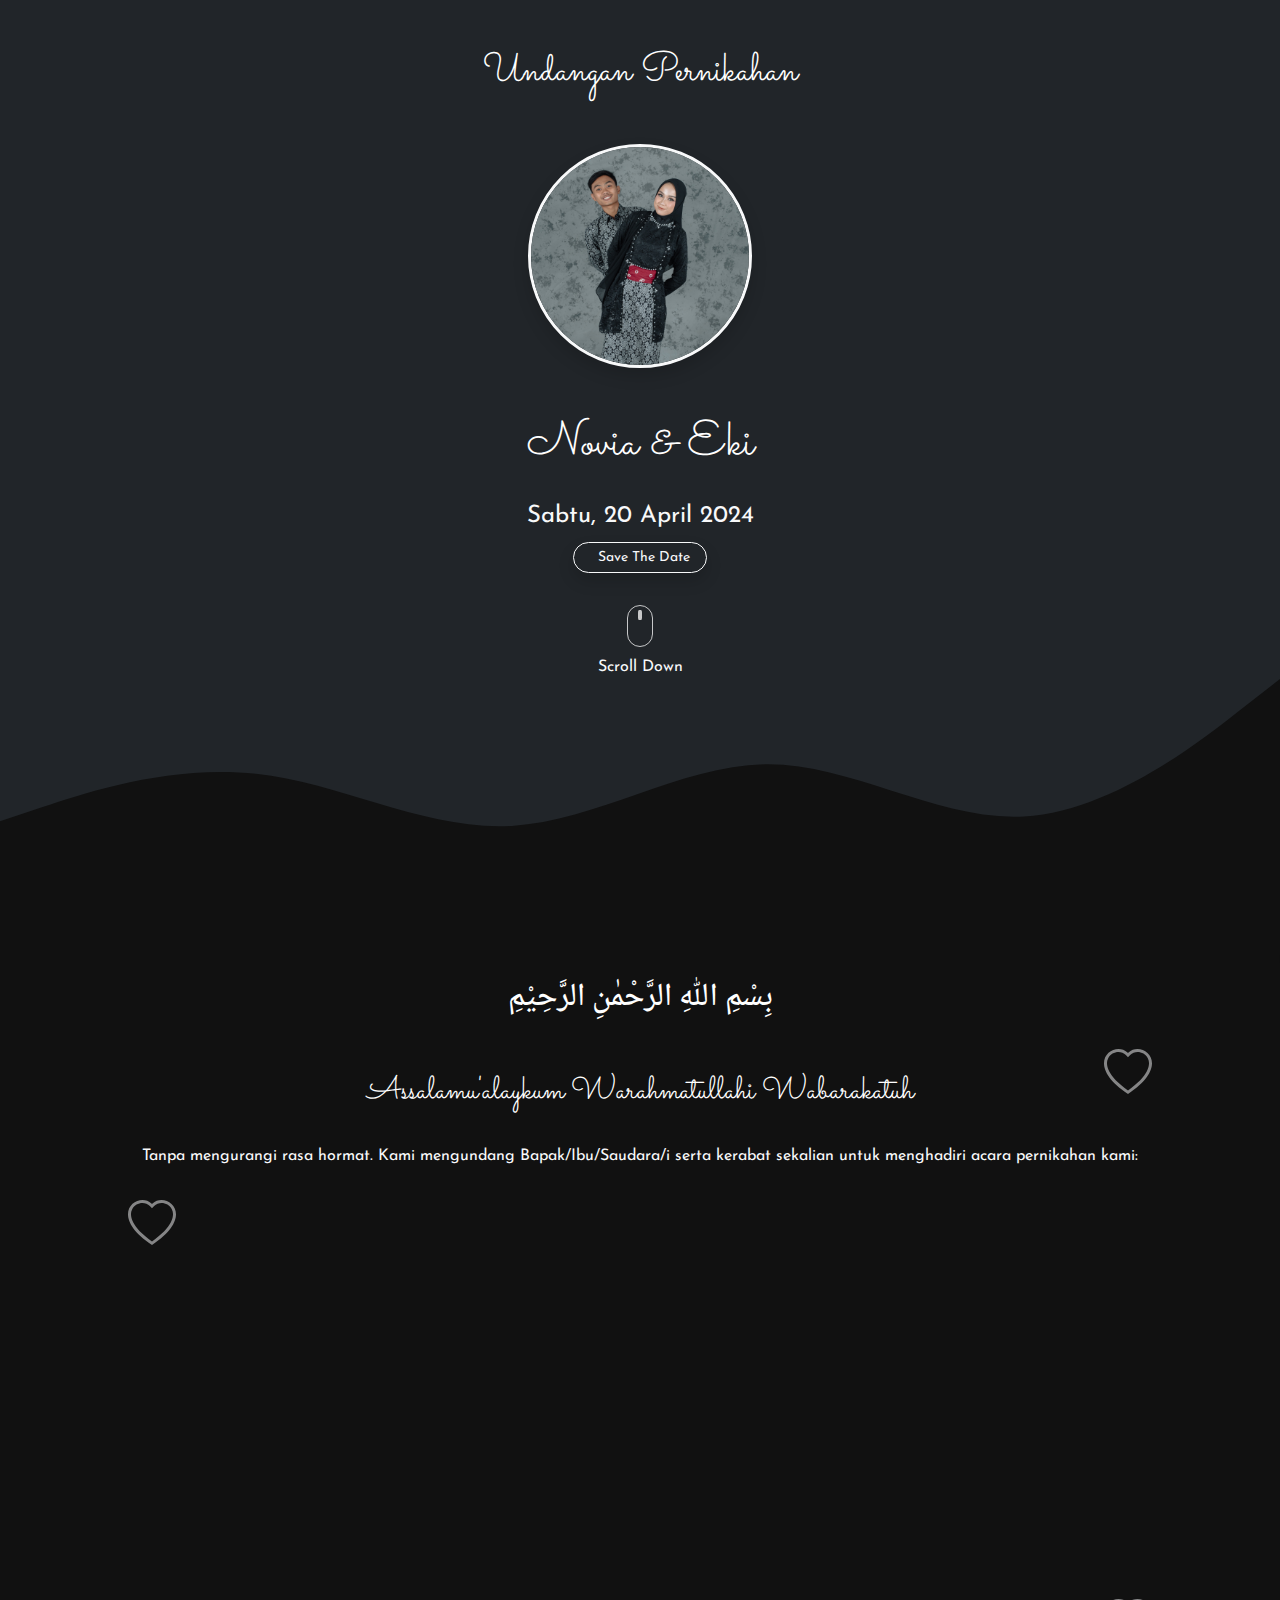
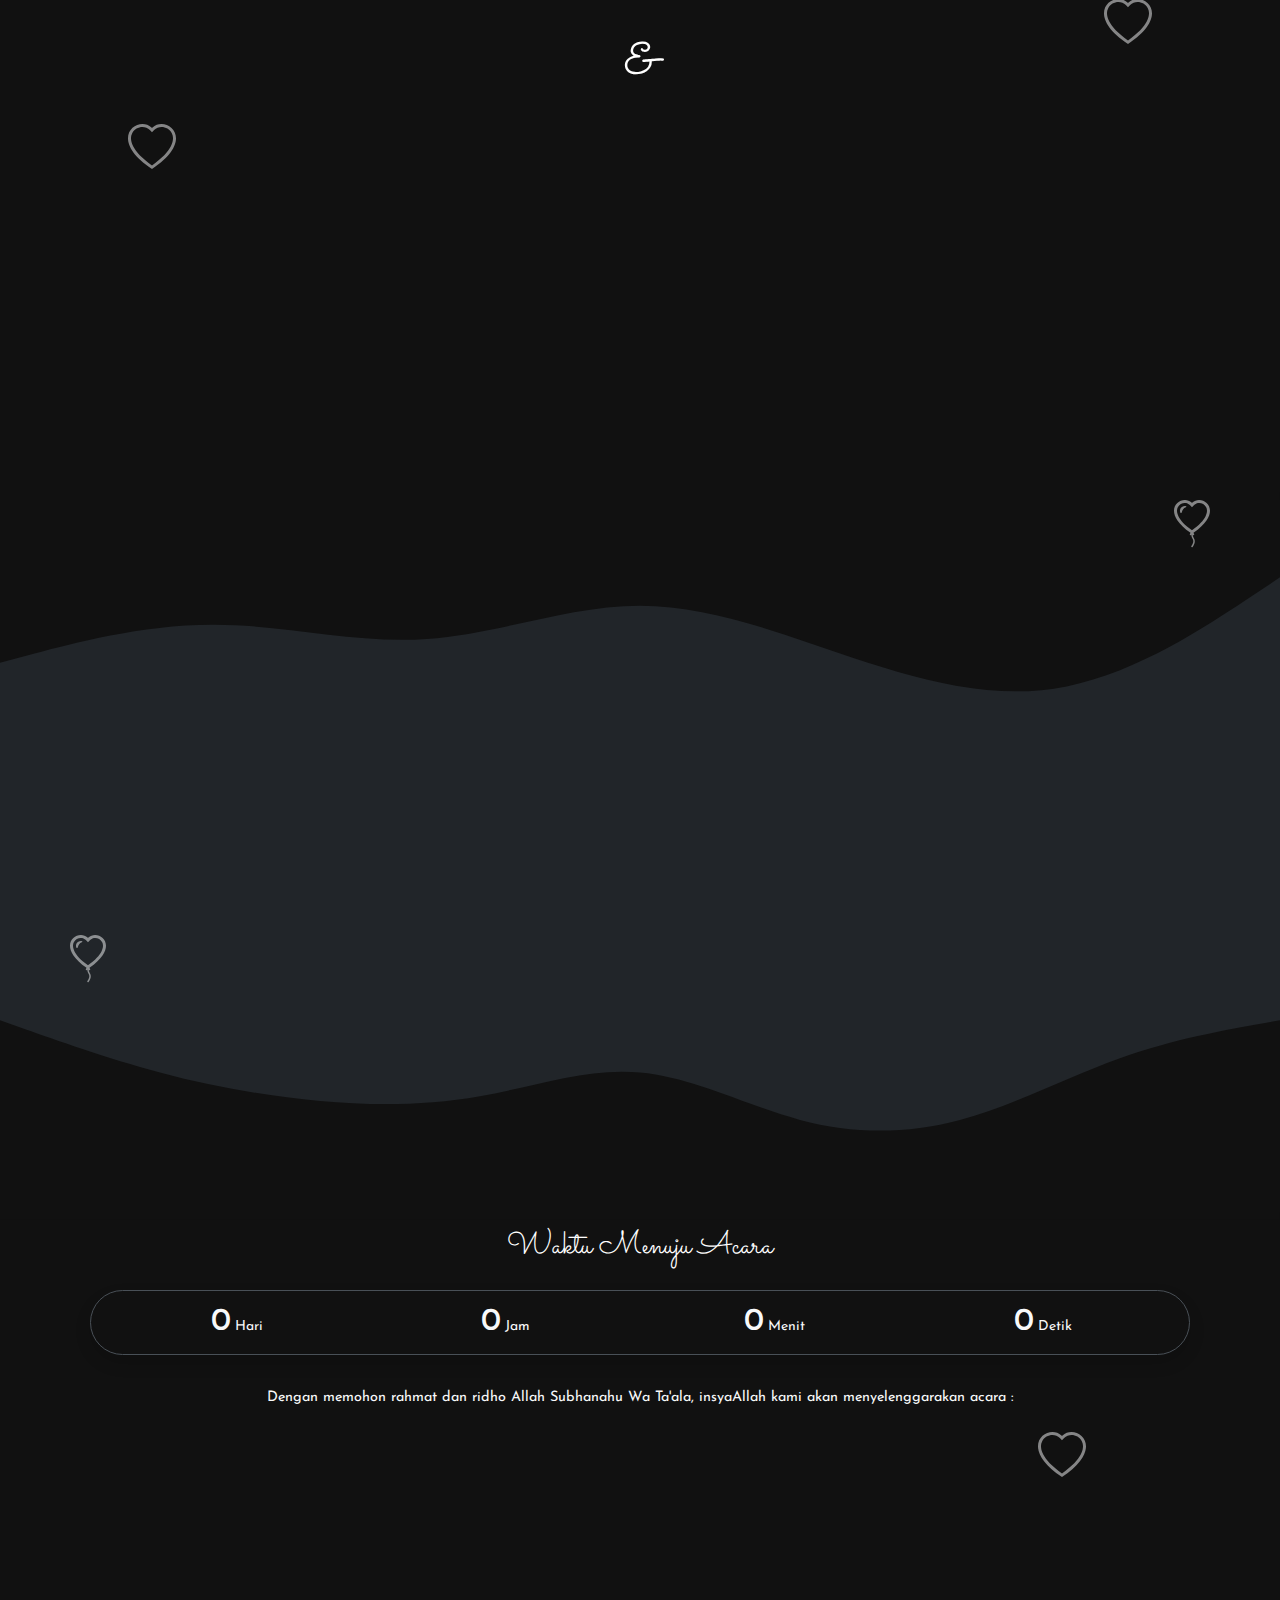
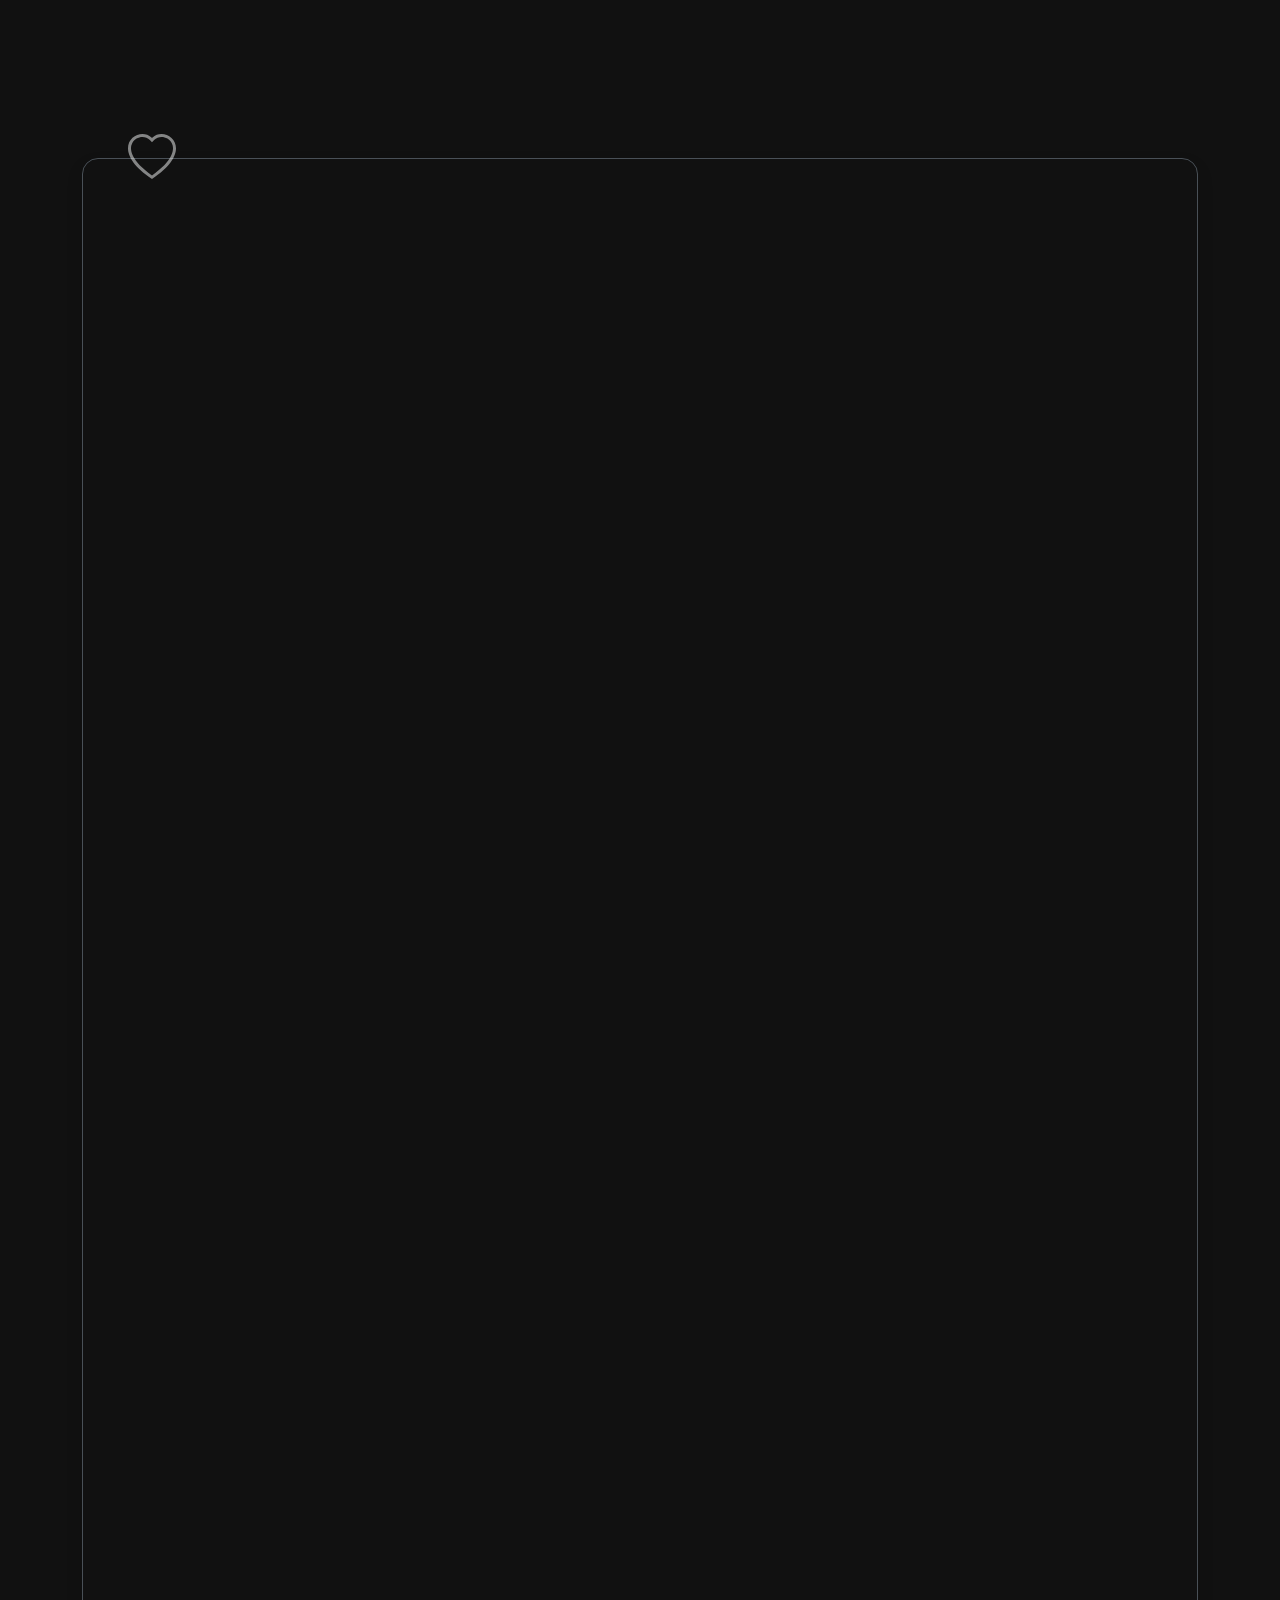
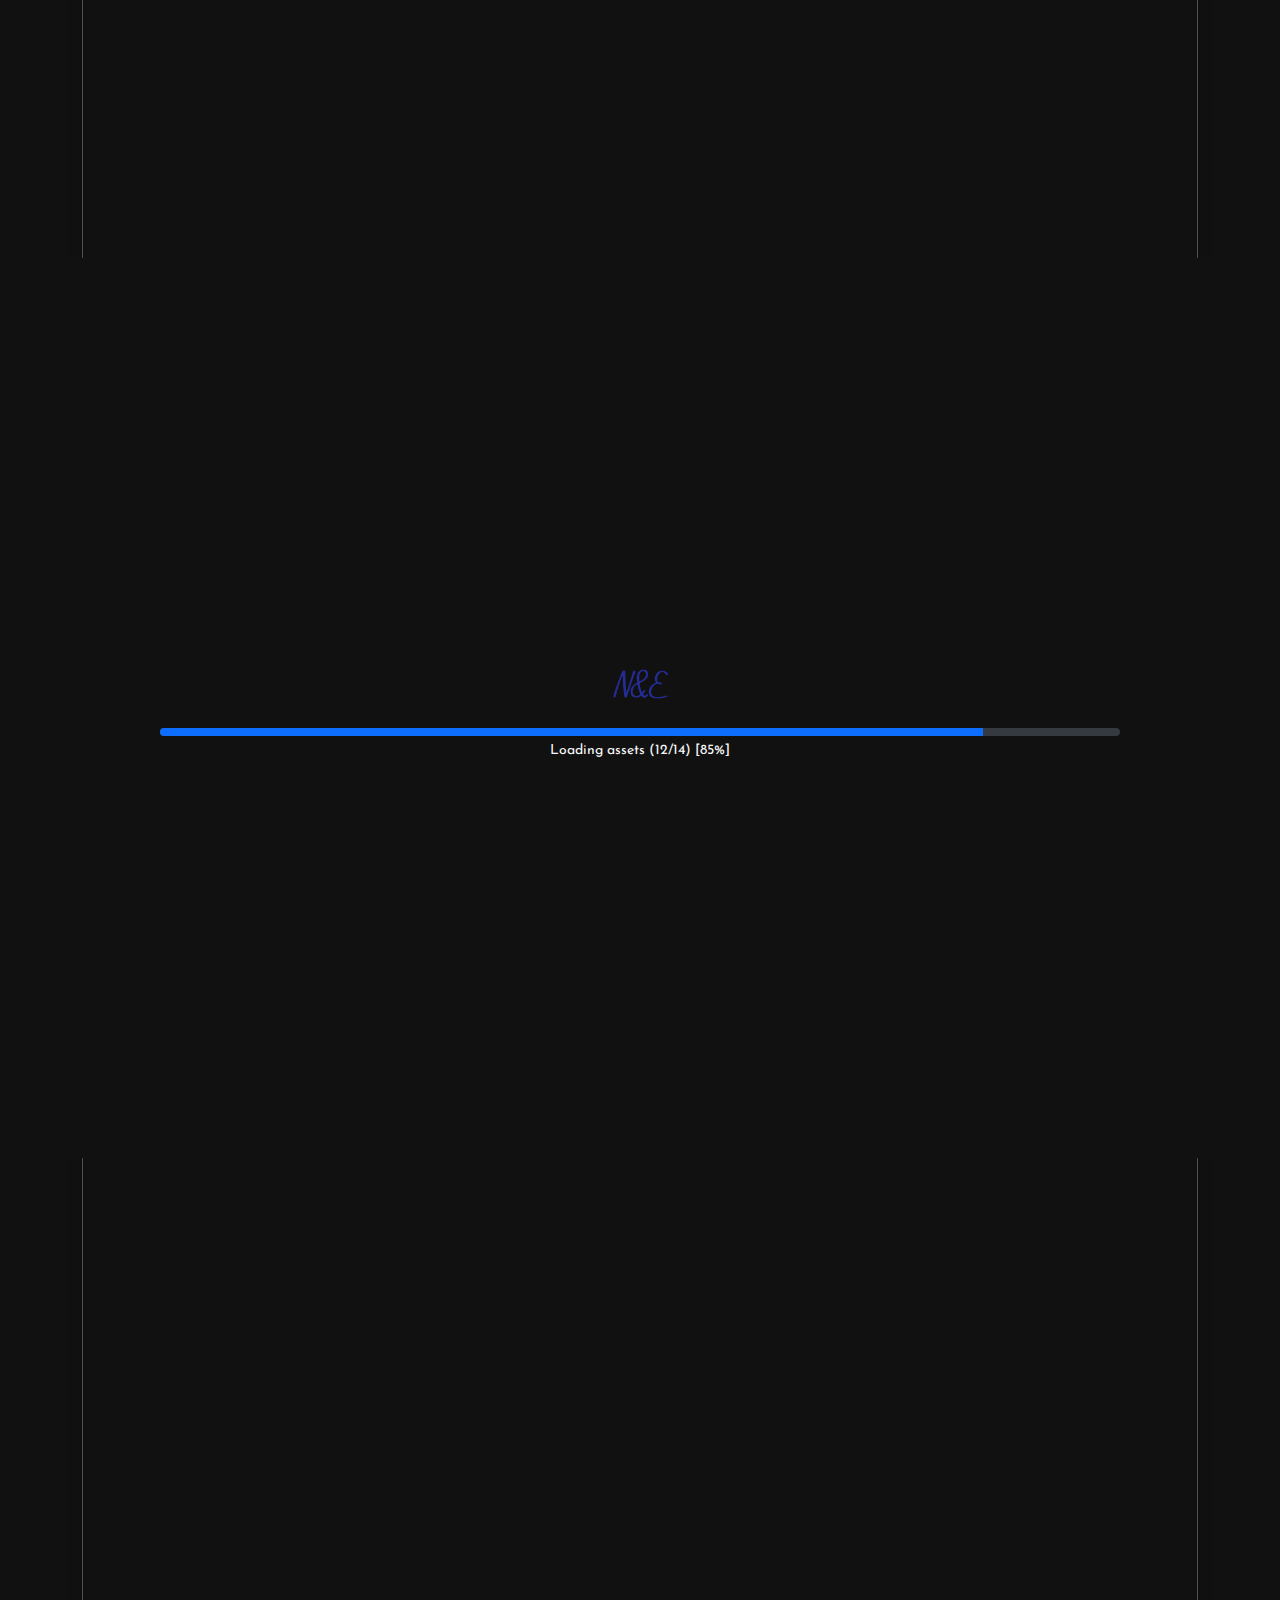
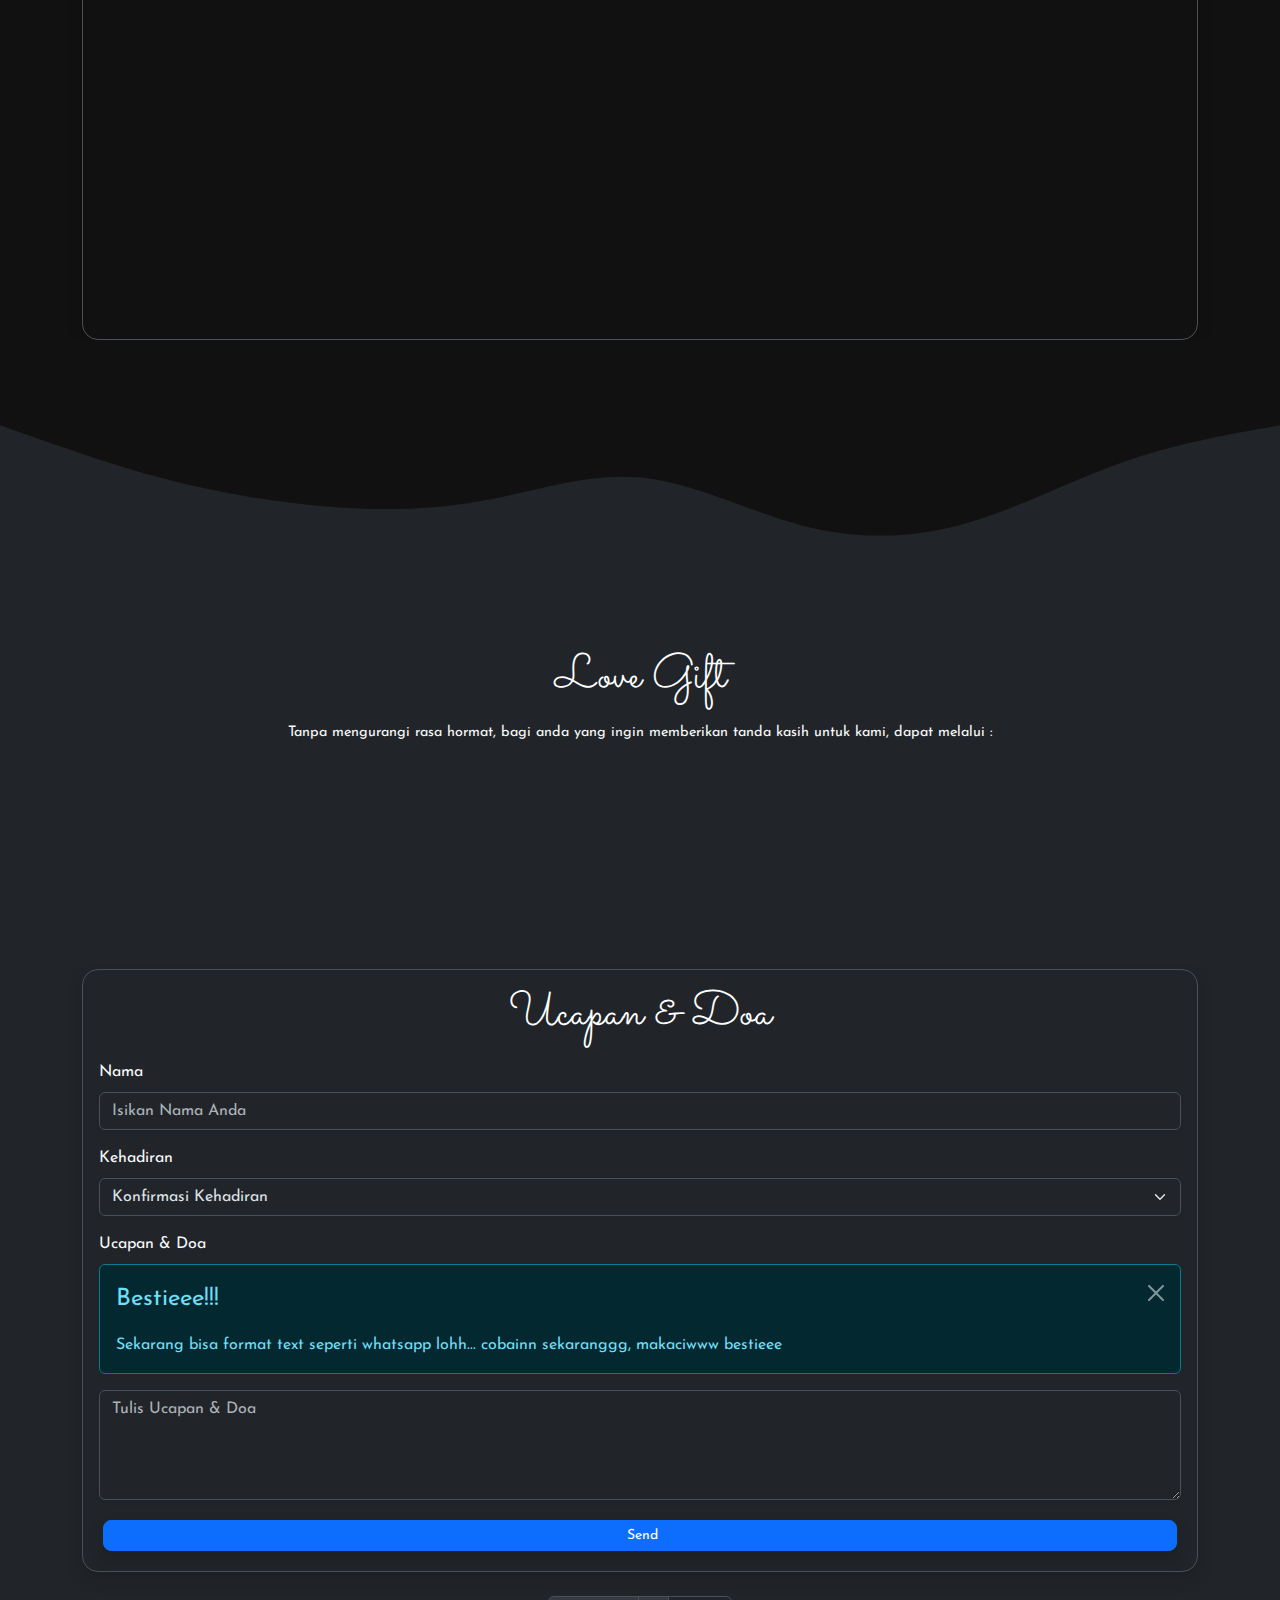
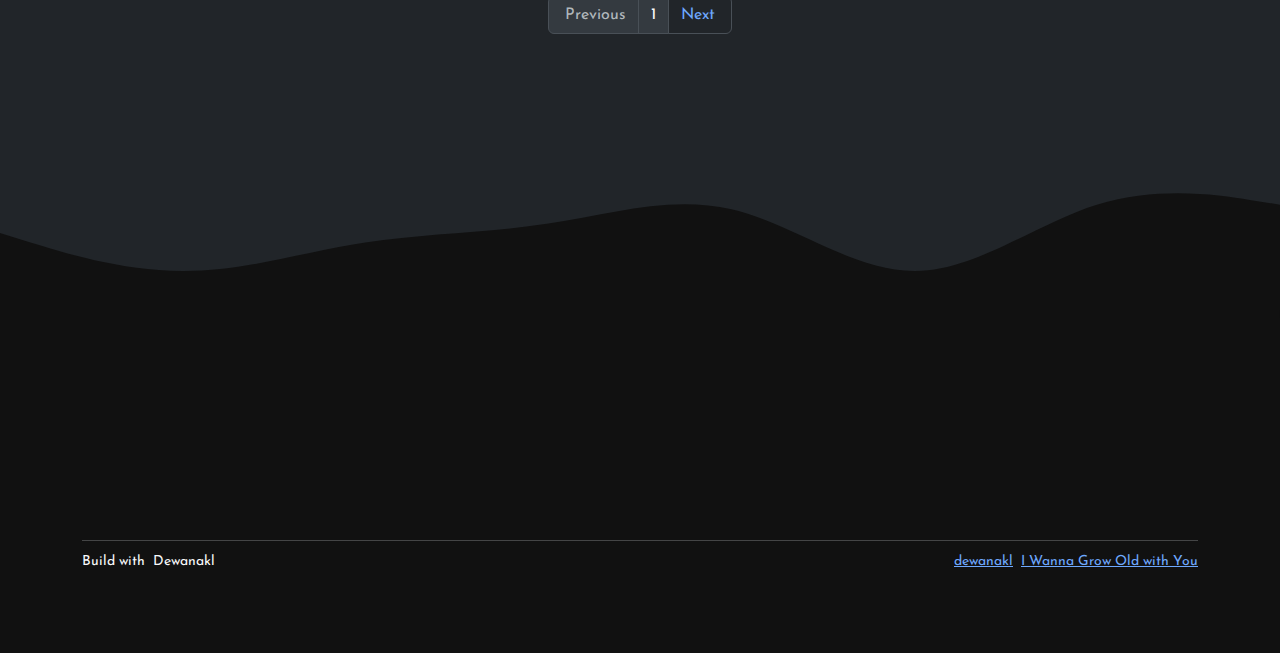
==== index.html @ 2d34af1a "main" ====
<!doctype html>
<html lang="id" data-bs-theme="dark">

<head>
    <!-- Common Tag -->
    <meta charset="utf-8">
    <meta name="viewport" content="width=device-width, initial-scale=1">
    <title>Website Undangan Pernikahan Novia dan Eki Secara Online</title>

    <!-- SEO Tag -->
    <meta name="author" content="dewanakl">
    <meta name="language" content="Indonesia">
    <meta name="robots" content="index, follow, max-image-preview:large">
    <meta name="googlebot" content="index, follow, max-image-preview:large">
    <meta name="title" content="Website Undangan Pernikahan Novia dan Eki Secara Online">
    <meta name="description" content="Website Undangan Pernikahan Novia dan Eki Secara Online">
    <meta name="keywords" content="undangan, wedding, undangan digital, undangan online, wedding invitation, template undangan, template undangan pernikahan, undangan pernikahan, template undangan online, wedding invitation github, template website, template website undangan pernikahan">
    <meta property="og:title" content="Website Undangan Pernikahan Novia dan Eki Secara Online">
    <meta property="og:description" content="Website Undangan Pernikahan Novia dan Eki Secara Online">
    <meta property="og:keywords" content="undangan, wedding, undangan digital, undangan online, wedding invitation, template undangan, template undangan pernikahan, undangan pernikahan, template undangan online, wedding invitation github, template website, template website undangan pernikahan">
    <meta property="og:image" content="https://ulems.my.id/assets/images/bg.jpeg">
    <meta property="og:image:secure_url" content="https://ulems.my.id/assets/images/bg.jpeg">
    <meta property="og:image:type" content="image/jpeg">
    <meta property="og:image:alt" content="Website Undangan Pernikahan Novia dan Eki Secara Online">
    <meta property="og:type" content="website">
    <meta property="og:locale" content="id_ID">
    <meta property="og:url" content="https://ulems.my.id">
    <meta property="og:site_name" content="Website Undangan Pernikahan Novia dan Eki Secara Online">

    <!-- Appearance -->
    <meta name="mobile-web-app-capable" content="yes">
    <meta name="apple-mobile-web-app-title" content="Website Undangan Pernikahan Novia dan Eki Secara Online">
    <meta name="theme-color" content="#111111">
    <meta name="color-scheme" content="dark">
    <link rel="canonical" href="http://undangan-eki.peakbridgecashflow.com">
    <link rel="shortcut icon" type="image/x-icon" href="favicon.ico">
    <link rel="apple-touch-icon" sizes="192x192" type="image/png" href="/assets/images/icon-192x192.png">
    <link rel="icon" type="image/x-icon" href="/favicon.ico">

    <!-- Preconnect and preload CDN -->
    <link rel="dns-prefetch" href="https://cdn.jsdelivr.net" crossorigin="anonymous">
    <link rel="dns-prefetch" href="https://fonts.googleapis.com" crossorigin="anonymous">
    <link rel="dns-prefetch" href="https://fonts.gstatic.com" crossorigin>
    <link rel="preconnect" href="https://cdn.jsdelivr.net" crossorigin="anonymous">
    <link rel="preconnect" href="https://fonts.googleapis.com" crossorigin="anonymous">
    <link rel="preconnect" href="https://fonts.gstatic.com" crossorigin>
    <link rel="preload" href="https://cdn.jsdelivr.net/npm/normalize.css@8.0.1/normalize.css" integrity="sha256-WAgYcAck1C1/zEl5sBl5cfyhxtLgKGdpI3oKyJffVRI=" crossorigin="anonymous" as="style">
    <link rel="preload" href="https://cdn.jsdelivr.net/npm/bootstrap@5.3.3/dist/css/bootstrap.min.css" integrity="sha256-PI8n5gCcz9cQqQXm3PEtDuPG8qx9oFsFctPg0S5zb8g=" crossorigin="anonymous" as="style">
    <link rel="preload" href="https://cdn.jsdelivr.net/npm/@fortawesome/fontawesome-free@6.5.1/css/all.min.css" integrity="sha256-wiz7ZSCn/btzhjKDQBms9Hx4sSeUYsDrTLg7roPstac=" crossorigin="anonymous" as="style">
    <link rel="preload" href="https://cdn.jsdelivr.net/npm/aos@2.3.4/dist/aos.css" integrity="sha256-GqiEX9BuR1rv5zPU5Vs2qS/NSHl1BJyBcjQYJ6ycwD4=" crossorigin="anonymous" as="style">
    <link rel="preload" href="https://cdn.jsdelivr.net/npm/bootstrap@5.3.3/dist/js/bootstrap.bundle.min.js" integrity="sha256-CDOy6cOibCWEdsRiZuaHf8dSGGJRYuBGC+mjoJimHGw=" crossorigin="anonymous" as="script">
    <link rel="preload" href="https://cdn.jsdelivr.net/npm/aos@2.3.4/dist/aos.js" integrity="sha256-pQBbLkFHcP1cy0C8IhoSdxlm0CtcH5yJ2ki9jjgR03c=" crossorigin="anonymous" as="script">
    <link rel="preload" href="https://cdn.jsdelivr.net/npm/canvas-confetti@1.9.2/dist/confetti.browser.js" integrity="sha256-mvTaORw+RTgKnX6ZHT4P5Sc9DNP2TBpSGII7F3sT8iE=" crossorigin="anonymous" as="script">

    <!-- Dependencies CSS -->
    <link rel="stylesheet" href="https://cdn.jsdelivr.net/npm/normalize.css@8.0.1/normalize.css" integrity="sha256-WAgYcAck1C1/zEl5sBl5cfyhxtLgKGdpI3oKyJffVRI=" crossorigin="anonymous">
    <link rel="stylesheet" href="https://cdn.jsdelivr.net/npm/bootstrap@5.3.3/dist/css/bootstrap.min.css" integrity="sha256-PI8n5gCcz9cQqQXm3PEtDuPG8qx9oFsFctPg0S5zb8g=" crossorigin="anonymous">
    <link rel="stylesheet" href="https://cdn.jsdelivr.net/npm/@fortawesome/fontawesome-free@6.5.1/css/all.min.css" integrity="sha256-wiz7ZSCn/btzhjKDQBms9Hx4sSeUYsDrTLg7roPstac=" crossorigin="anonymous">
    <link rel="stylesheet" href="https://cdn.jsdelivr.net/npm/aos@2.3.4/dist/aos.css" integrity="sha256-GqiEX9BuR1rv5zPU5Vs2qS/NSHl1BJyBcjQYJ6ycwD4=" crossorigin="anonymous">

    <!-- Fonts -->
    <link rel="stylesheet" href="https://fonts.googleapis.com/css2?family=Josefin+Sans&display=swap">
    <link rel="stylesheet" href="https://fonts.googleapis.com/css2?family=Sacramento&display=swap">
    <link rel="stylesheet" href="https://fonts.googleapis.com/css2?family=Noto+Naskh+Arabic&display=swap">

    <!-- App -->
    <link rel="stylesheet" href="./css/app.css">
    <script src="./js/app.mjs" type="module" defer></script>
</head>

<body data-key="272029d71aadb960ebf2280d6ee5e8dad4e6b04505a7314eea" data-url="http://apiundangan.peakbridgecashflow.com/" style="overflow-y: hidden;">

    <!-- Navbar Bottom -->
    <nav class="navbar navbar-dark bg-dark navbar-expand fixed-bottom rounded-top-4 p-0" id="navbar-menu">
        <ul class="navbar-nav nav-justified w-100 align-items-center">
            <li class="nav-item">
                <a class="nav-link" href="#home">
                    <i class="fa-solid fa-house"></i>
                    <span class="d-block" style="font-size: 0.7rem;">Home</span>
                </a>
            </li>
            <li class="nav-item">
                <a class="nav-link" href="#mempelai">
                    <i class="fa-solid fa-user-group"></i>
                    <span class="d-block" style="font-size: 0.7rem;">Mempelai</span>
                </a>
            </li>
            <li class="nav-item">
                <a class="nav-link" href="#tanggal">
                    <i class="fa-solid fa-calendar-check"></i>
                    <span class="d-block" style="font-size: 0.7rem;">Tanggal</span>
                </a>
            </li>
            <li class="nav-item">
                <a class="nav-link" href="#galeri">
                    <i class="fa-solid fa-images"></i>
                    <span class="d-block" style="font-size: 0.7rem;">Galeri</span>
                </a>
            </li>
            <li class="nav-item">
                <a class="nav-link" href="#ucapan">
                    <i class="fa-solid fa-comments"></i>
                    <span class="d-block" style="font-size: 0.7rem;">Ucapan</span>
                </a>
            </li>
        </ul>
    </nav>

    <!-- Main Content -->
    <main class="text-light" data-bs-spy="scroll" data-bs-target="#navbar-menu" data-bs-root-margin="0px 0px -40%" data-bs-smooth-scroll="true" tabindex="0">

        <!-- Home -->
        <section class="container" id="home">

            <div class="text-center pt-4">
                <h1 class="font-esthetic my-4" style="font-size: 2.5rem;">Undangan Pernikahan</h1>

                <div class="py-4">
                    <div class="img-crop border border-3 border-light shadow mx-auto">
                        <img src="./assets/images/bg.jpeg" alt="bg" onclick="util.modal(this)">
                    </div>
                </div>

                <h1 class="font-esthetic my-4" style="font-size: 3rem;">Novia & Eki</h1>
                <p class="mb-0" style="font-size: 1.5rem;">Sabtu, 20 April 2024</p>

                <a class="btn btn-outline-light btn-sm shadow rounded-pill px-3 my-2" target="_blank" href="https://calendar.google.com/calendar/u/0/r/eventedit?text=The+Wedding+of+Novia+and+Eki&details=The+Wedding+of+Novia+and+Eki+%7C+20+April+2024+%7C+Jl.+Cioray+blok+Sukamanah+dukuhlandeuh+RT+009+RW+005+Desa+Sindangkerta+Kec.+Maja+Kab.+Majalengka+%7C+10.00+-+11.00+WIB&dates=20240420T100000/20240420T203000&location=https://maps.app.goo.gl/311zvv6zVCcNizW4A&pli=1">
                    <i class="fa-solid fa-calendar-check me-2"></i>Save The Date
                </a>

                <div class="d-flex justify-content-center align-items-center mt-4 mb-2">
                    <div class="mouse-animation">
                        <div class="scroll-animation"></div>
                    </div>
                </div>

                <p class="m-0">Scroll Down</p>
            </div>
        </section>

        <!-- Wave Separator -->
        <svg xmlns="https://www.w3.org/2000/svg" viewBox="0 0 1440 320">
            <path fill="#111111" fill-opacity="1" d="M0,160L48,144C96,128,192,96,288,106.7C384,117,480,171,576,165.3C672,160,768,96,864,96C960,96,1056,160,1152,154.7C1248,149,1344,75,1392,37.3L1440,0L1440,320L1392,320C1344,320,1248,320,1152,320C1056,320,960,320,864,320C768,320,672,320,576,320C480,320,384,320,288,320C192,320,96,320,48,320L0,320Z"></path>
        </svg>

        <!-- Mempelai -->
        <section class="dark-section" id="mempelai">

            <div class="text-center">
                <h1 class="font-arabic py-4 px-2" style="font-size: 2rem">بِسْمِ اللّٰهِ الرَّحْمٰنِ الرَّحِيْمِ</h1>

                <!-- Love animation -->
                <div class="position-relative">
                    <div class="position-absolute" style="top: 0%; right: 10%;">
                        <svg xmlns="https://www.w3.org/2000/svg" width="48" height="48" fill="currentColor" class="opacity-50" onload="util.animate(this, 500, 'animate-love')" viewBox="0 0 16 16">
                            <path d="m8 2.748-.717-.737C5.6.281 2.514.878 1.4 3.053c-.523 1.023-.641 2.5.314 4.385.92 1.815 2.834 3.989 6.286 6.357 3.452-2.368 5.365-4.542 6.286-6.357.955-1.886.838-3.362.314-4.385C13.486.878 10.4.28 8.717 2.01zM8 15C-7.333 4.868 3.279-3.04 7.824 1.143q.09.083.176.171a3 3 0 0 1 .176-.17C12.72-3.042 23.333 4.867 8 15" />
                        </svg>
                    </div>
                </div>
                <h1 class="font-esthetic py-4 px-2" style="font-size: 2rem">Assalamu'alaykum Warahmatullahi Wabarakatuh</h1>

                <p class="pb-3 px-3">
                    Tanpa mengurangi rasa hormat. Kami mengundang Bapak/Ibu/Saudara/i serta kerabat
                    sekalian untuk menghadiri acara pernikahan kami:
                </p>

                <!-- Love animation -->
                <div class="position-relative">
                    <div class="position-absolute" style="top: 0%; left: 10%;">
                        <svg xmlns="https://www.w3.org/2000/svg" width="48" height="48" fill="currentColor" class="opacity-50" onload="util.animate(this, 2000, 'animate-love')" viewBox="0 0 16 16">
                            <path d="m8 2.748-.717-.737C5.6.281 2.514.878 1.4 3.053c-.523 1.023-.641 2.5.314 4.385.92 1.815 2.834 3.989 6.286 6.357 3.452-2.368 5.365-4.542 6.286-6.357.955-1.886.838-3.362.314-4.385C13.486.878 10.4.28 8.717 2.01zM8 15C-7.333 4.868 3.279-3.04 7.824 1.143q.09.083.176.171a3 3 0 0 1 .176-.17C12.72-3.042 23.333 4.867 8 15" />
                        </svg>
                    </div>
                </div>

                <div class="overflow-x-hidden">

                    <div data-aos="fade-right" data-aos-duration="2000">
                        <div class="img-crop border border-3 border-light shadow my-4 mx-auto">
                            <img src="./assets/images/cewe.png" alt="cewe" onclick="util.modal(this)">
                        </div>
                        <h1 class="font-esthetic" style="font-size: 3rem;">Novia Indah Permata</h1>
                        <p class="mt-3 mb-0" style="font-size: 1.25rem;">Putri Pertama</p>
                        <p class="mb-0">Bapak Latif & Ibu Aan Rokhaeni</p>
                    </div>

                    <!-- Love animation -->
                    <div class="position-relative">
                        <div class="position-absolute" style="top: 0%; right: 10%;">
                            <svg xmlns="https://www.w3.org/2000/svg" width="48" height="48" fill="currentColor" class="opacity-50" onload="util.animate(this, 3000, 'animate-love')" viewBox="0 0 16 16">
                                <path d="m8 2.748-.717-.737C5.6.281 2.514.878 1.4 3.053c-.523 1.023-.641 2.5.314 4.385.92 1.815 2.834 3.989 6.286 6.357 3.452-2.368 5.365-4.542 6.286-6.357.955-1.886.838-3.362.314-4.385C13.486.878 10.4.28 8.717 2.01zM8 15C-7.333 4.868 3.279-3.04 7.824 1.143q.09.083.176.171a3 3 0 0 1 .176-.17C12.72-3.042 23.333 4.867 8 15" />
                            </svg>
                        </div>
                    </div>

                    <h1 class="font-esthetic my-4" style="font-size: 4rem;">&</h1>

                    <!-- Love animation -->
                    <div class="position-relative">
                        <div class="position-absolute" style="top: 0%; left: 10%;">
                            <svg xmlns="https://www.w3.org/2000/svg" width="48" height="48" fill="currentColor" class="opacity-50" onload="util.animate(this, 2000, 'animate-love')" viewBox="0 0 16 16">
                                <path d="m8 2.748-.717-.737C5.6.281 2.514.878 1.4 3.053c-.523 1.023-.641 2.5.314 4.385.92 1.815 2.834 3.989 6.286 6.357 3.452-2.368 5.365-4.542 6.286-6.357.955-1.886.838-3.362.314-4.385C13.486.878 10.4.28 8.717 2.01zM8 15C-7.333 4.868 3.279-3.04 7.824 1.143q.09.083.176.171a3 3 0 0 1 .176-.17C12.72-3.042 23.333 4.867 8 15" />
                            </svg>
                        </div>
                    </div>

                    <div data-aos="fade-left" data-aos-duration="2000">
                        <div class="img-crop border border-3 border-light shadow my-4 mx-auto">
                            <img src="./assets/images/cowo.png" alt="cowo" onclick="util.modal(this)">
                        </div>
                        <h1 class="font-esthetic" style="font-size: 3rem;">Eki Sutrisno</h1>
                        <p class="mt-3 mb-0" style="font-size: 1.25rem;">Putra Pertama</p>
                        <p class="mb-0">Bapak Abdurakman & Ibu Ninin Hayuningrini</p>
                    </div>
                </div>

                <!-- Ballon animation -->
                <div class="position-relative">
                    <div class="position-absolute" style="top: 0%; right: 5%;">
                        <svg xmlns="https://www.w3.org/2000/svg" width="48" height="48" fill="currentColor" class="opacity-50" onload="util.animate(this, 1500, 'animate-love')" viewBox="0 0 16 16">
                            <path fill-rule="evenodd" d="m8 2.42-.717-.737c-1.13-1.161-3.243-.777-4.01.72-.35.685-.451 1.707.236 3.062C4.16 6.753 5.52 8.32 8 10.042c2.479-1.723 3.839-3.29 4.491-4.577.687-1.355.587-2.377.236-3.061-.767-1.498-2.88-1.882-4.01-.721zm-.49 8.5c-10.78-7.44-3-13.155.359-10.063q.068.062.132.129.065-.067.132-.129c3.36-3.092 11.137 2.624.357 10.063l.235.468a.25.25 0 1 1-.448.224l-.008-.017c.008.11.02.202.037.29.054.27.161.488.419 1.003.288.578.235 1.15.076 1.629-.157.469-.422.867-.588 1.115l-.004.007a.25.25 0 1 1-.416-.278c.168-.252.4-.6.533-1.003.133-.396.163-.824-.049-1.246l-.013-.028c-.24-.48-.38-.758-.448-1.102a3 3 0 0 1-.052-.45l-.04.08a.25.25 0 1 1-.447-.224l.235-.468ZM6.013 2.06c-.649-.18-1.483.083-1.85.798-.131.258-.245.689-.08 1.335.063.244.414.198.487-.043.21-.697.627-1.447 1.359-1.692.217-.073.304-.337.084-.398"></path>
                        </svg>
                    </div>
                </div>

            </div>
        </section>

        <!-- Wave Separator -->
        <svg xmlns="https://www.w3.org/2000/svg" viewBox="0 0 1440 320">
            <path fill="#111111" fill-opacity="1" d="M0,192L40,181.3C80,171,160,149,240,149.3C320,149,400,171,480,165.3C560,160,640,128,720,128C800,128,880,160,960,186.7C1040,213,1120,235,1200,218.7C1280,203,1360,149,1400,122.7L1440,96L1440,0L1400,0C1360,0,1280,0,1200,0C1120,0,1040,0,960,0C880,0,800,0,720,0C640,0,560,0,480,0C400,0,320,0,240,0C160,0,80,0,40,0L0,0Z"></path>
        </svg>

        <!-- Firman Allah Subhanahu Wa Ta'ala -->
        <div class="container">
            <div class="text-center" data-aos="fade-up" data-aos-duration="2000">

                <h1 class="font-esthetic mt-0 mb-3" style="font-size: 2rem">
                    Allah Subhanahu Wa Ta'ala berfirman
                </h1>

                <p style="font-size: 0.9rem;" class="px-2">
                    Dan di antara tanda-tanda (kebesaran)-Nya ialah Dia menciptakan pasangan-pasangan untukmu dari
                    jenismu sendiri, agar kamu cenderung dan merasa tenteram kepadanya, dan Dia menjadikan di antaramu
                    rasa kasih dan sayang. Sungguh, pada yang demikian itu benar-benar terdapat tanda-tanda
                    (kebesaran Allah) bagi kaum yang berpikir.
                </p>

                <p class="m-0 fw-bold">QS. Ar-Rum Ayat 21</p>
            </div>
        </div>

        <!-- Ballon animation -->
        <div class="position-relative">
            <div class="position-absolute" style="top: 0%; left: 5%;">
                <svg xmlns="https://www.w3.org/2000/svg" width="48" height="48" fill="currentColor" class="opacity-50" onload="util.animate(this, 4000, 'animate-love')" viewBox="0 0 16 16">
                    <path fill-rule="evenodd" d="m8 2.42-.717-.737c-1.13-1.161-3.243-.777-4.01.72-.35.685-.451 1.707.236 3.062C4.16 6.753 5.52 8.32 8 10.042c2.479-1.723 3.839-3.29 4.491-4.577.687-1.355.587-2.377.236-3.061-.767-1.498-2.88-1.882-4.01-.721zm-.49 8.5c-10.78-7.44-3-13.155.359-10.063q.068.062.132.129.065-.067.132-.129c3.36-3.092 11.137 2.624.357 10.063l.235.468a.25.25 0 1 1-.448.224l-.008-.017c.008.11.02.202.037.29.054.27.161.488.419 1.003.288.578.235 1.15.076 1.629-.157.469-.422.867-.588 1.115l-.004.007a.25.25 0 1 1-.416-.278c.168-.252.4-.6.533-1.003.133-.396.163-.824-.049-1.246l-.013-.028c-.24-.48-.38-.758-.448-1.102a3 3 0 0 1-.052-.45l-.04.08a.25.25 0 1 1-.447-.224l.235-.468ZM6.013 2.06c-.649-.18-1.483.083-1.85.798-.131.258-.245.689-.08 1.335.063.244.414.198.487-.043.21-.697.627-1.447 1.359-1.692.217-.073.304-.337.084-.398"></path>
                </svg>
            </div>
        </div>

        <!-- Wave Separator -->
        <svg xmlns="https://www.w3.org/2000/svg" viewBox="0 0 1440 320">
            <path fill="#111111" fill-opacity="1" d="M0,96L30,106.7C60,117,120,139,180,154.7C240,171,300,181,360,186.7C420,192,480,192,540,181.3C600,171,660,149,720,154.7C780,160,840,192,900,208C960,224,1020,224,1080,208C1140,192,1200,160,1260,138.7C1320,117,1380,107,1410,101.3L1440,96L1440,320L1410,320C1380,320,1320,320,1260,320C1200,320,1140,320,1080,320C1020,320,960,320,900,320C840,320,780,320,720,320C660,320,600,320,540,320C480,320,420,320,360,320C300,320,240,320,180,320C120,320,60,320,30,320L0,320Z"></path>
        </svg>

        <!-- Tanggal -->
        <section class="dark-section" id="tanggal">

            <div class="container">
                <div class="text-center">

                    <h1 class="font-esthetic py-3" style="font-size: 2rem;">Waktu Menuju Acara</h1>
                    <div class="border rounded-pill shadow py-2 px-4 mx-2 mb-4">

                        <!-- Ganti waktunya pada data-waktu (sesuai format tersebut) -->
                        <div class="row justify-content-center" data-time="2024-04-20 00:00:00" id="count-down">
                            <div class="col-3 p-1">
                                <h2 class="d-inline m-0 p-0" id="day">0</h2><small class="ms-1 me-0 my-0 p-0 d-inline">Hari</small>
                            </div>
                            <div class="col-3 p-1">
                                <h2 class="d-inline m-0 p-0" id="hour">0</h2><small class="ms-1 me-0 my-0 p-0 d-inline">Jam</small>
                            </div>
                            <div class="col-3 p-1">
                                <h2 class="d-inline m-0 p-0" id="minute">0</h2><small class="ms-1 me-0 my-0 p-0 d-inline">Menit</small>
                            </div>
                            <div class="col-3 p-1">
                                <h2 class="d-inline m-0 p-0" id="second">0</h2><small class="ms-1 me-0 my-0 p-0 d-inline">Detik</small>
                            </div>
                        </div>
                    </div>

                    <p style="font-size: 0.9rem;" class="mt-4 py-2">
                        Dengan memohon rahmat dan ridho Allah Subhanahu Wa Ta'ala, insyaAllah kami akan menyelenggarakan
                        acara :
                    </p>

                    <!-- Love animation -->
                    <div class="position-relative">
                        <div class="position-absolute" style="top: 0%; right: 10%;">
                            <svg xmlns="https://www.w3.org/2000/svg" width="48" height="48" fill="currentColor" class="opacity-50" onload="util.animate(this, 3000, 'animate-love')" viewBox="0 0 16 16">
                                <path d="m8 2.748-.717-.737C5.6.281 2.514.878 1.4 3.053c-.523 1.023-.641 2.5.314 4.385.92 1.815 2.834 3.989 6.286 6.357 3.452-2.368 5.365-4.542 6.286-6.357.955-1.886.838-3.362.314-4.385C13.486.878 10.4.28 8.717 2.01zM8 15C-7.333 4.868 3.279-3.04 7.824 1.143q.09.083.176.171a3 3 0 0 1 .176-.17C12.72-3.042 23.333 4.867 8 15" />
                            </svg>
                        </div>
                    </div>

                    <div class="overflow-x-hidden">
                        <div class="py-2" data-aos="fade-right" data-aos-duration="1500">
                            <h1 class="font-esthetic" style="font-size: 2rem;">Akad</h1>
                            <p>Pukul 08.00 WIB - Selesai</p>
                        </div>

                        <div class="py-2" data-aos="fade-left" data-aos-duration="1500">
                            <h1 class="font-esthetic" style="font-size: 2rem;">Resepsi</h1>
                            <p>Pukul 08.00 WIB - Selesai</p>
                        </div>
                    </div>

                    <div class="py-2" data-aos="fade-up" data-aos-duration="1500">
                        <a href="https://maps.app.goo.gl/gnVXAXo6uXZwtFAg8" target="_blank" class="btn btn-outline-light btn-sm rounded-pill shadow-sm mb-2 px-3">
                            <i class="fa-solid fa-map-location-dot me-2"></i>Lihat Google Maps
                        </a>
                        <p class="mb-0 mt-1 mx-1 pb-4" style="font-size: 0.9rem;">
                            Jl. Cioray blok Sukamanah dukuhlandeuh RT 009 RW 005 Desa Sindangkerta Kec. Maja Kab. Majalengka
                        </p>
                    </div>
                </div>
            </div>
        </section>

        <!-- Love animation -->
        <div class="position-relative">
            <div class="position-absolute" style="top: 0%; left: 10%;">
                <svg xmlns="https://www.w3.org/2000/svg" width="48" height="48" fill="currentColor" class="opacity-50" onload="util.animate(this, 2000, 'animate-love')" viewBox="0 0 16 16">
                    <path d="m8 2.748-.717-.737C5.6.281 2.514.878 1.4 3.053c-.523 1.023-.641 2.5.314 4.385.92 1.815 2.834 3.989 6.286 6.357 3.452-2.368 5.365-4.542 6.286-6.357.955-1.886.838-3.362.314-4.385C13.486.878 10.4.28 8.717 2.01zM8 15C-7.333 4.868 3.279-3.04 7.824 1.143q.09.083.176.171a3 3 0 0 1 .176-.17C12.72-3.042 23.333 4.867 8 15" />
                </svg>
            </div>
        </div>

        <!-- Galeri Foto -->
        <section class="dark-section" id="galeri">

            <div class="container pb-2 pt-4">
                <div class="card-body border rounded-4 shadow p-3">

                    <h1 class="font-esthetic text-center py-3" data-aos="fade-down" data-aos-duration="1500" style="font-size: 2rem;">Galeri</h1>

                    <div id="carousel-image-one" data-aos="fade-up" data-aos-duration="1500" class="carousel slide" data-bs-ride="carousel">
                        <div class="carousel-indicators">
                            <button type="button" data-bs-target="#carousel-image-one" data-bs-slide-to="0" class="active" aria-current="true" aria-label="Slide 1"></button>
                            <button type="button" data-bs-target="#carousel-image-one" data-bs-slide-to="1" aria-label="Slide 2"></button>
                            <button type="button" data-bs-target="#carousel-image-one" data-bs-slide-to="2" aria-label="Slide 3"></button>
                        </div>

                        <div class="carousel-inner rounded-4">
                            <div class="carousel-item active">
                                <img src="./assets/images/4.jpg" alt="gambar 1" class="d-block w-100" onclick="util.modal(this)">
                            </div>
                            <div class="carousel-item">
                                <img src="./assets/images/5.jpg" alt="gambar 2" class="d-block w-100" onclick="util.modal(this)">
                            </div>
                            <div class="carousel-item">
                                <img src="./assets/images/6.jpg" alt="gambar 3" class="d-block w-100" onclick="util.modal(this)">
                            </div>
                        </div>

                        <button class="carousel-control-prev" type="button" data-bs-target="#carousel-image-one" data-bs-slide="prev">
                            <span class="carousel-control-prev-icon" aria-hidden="true"></span>
                            <span class="visually-hidden">Previous</span>
                        </button>

                        <button class="carousel-control-next" type="button" data-bs-target="#carousel-image-one" data-bs-slide="next">
                            <span class="carousel-control-next-icon" aria-hidden="true"></span>
                            <span class="visually-hidden">Next</span>
                        </button>
                    </div>

                    <div id="carousel-image-two" data-aos="fade-up" data-aos-duration="1500" class="carousel slide mt-4" data-bs-ride="carousel">
                        <div class="carousel-indicators">
                            <button type="button" data-bs-target="#carousel-image-two" data-bs-slide-to="0" class="active" aria-current="true" aria-label="Slide 1"></button>
                            <button type="button" data-bs-target="#carousel-image-two" data-bs-slide-to="1" aria-label="Slide 2"></button>
                            <button type="button" data-bs-target="#carousel-image-two" data-bs-slide-to="2" aria-label="Slide 3"></button>
                        </div>

                        <div class="carousel-inner rounded-4">
                            <div class="carousel-item active">
                                <img src="./assets/images/1.jpg" alt="gambar 4" class="d-block w-100" onclick="util.modal(this)">
                            </div>
                            <div class="carousel-item">
                                <img src="./assets/images/2.jpg" alt="gambar 5" class="d-block w-100" onclick="util.modal(this)">
                            </div>
                            <div class="carousel-item">
                                <img src="./assets/images/3.jpg" alt="gambar 6" class="d-block w-100" onclick="util.modal(this)">
                            </div>
                        </div>

                        <button class="carousel-control-prev" type="button" data-bs-target="#carousel-image-two" data-bs-slide="prev">
                            <span class="carousel-control-prev-icon" aria-hidden="true"></span>
                            <span class="visually-hidden">Previous</span>
                        </button>

                        <button class="carousel-control-next" type="button" data-bs-target="#carousel-image-two" data-bs-slide="next">
                            <span class="carousel-control-next-icon" aria-hidden="true"></span>
                            <span class="visually-hidden">Next</span>
                        </button>
                    </div>
                </div>
            </div>
        </section>

        <!-- Wave Separator -->
        <svg xmlns="https://www.w3.org/2000/svg" viewBox="0 0 1440 320">
            <path fill="#111111" fill-opacity="1" d="M0,96L30,106.7C60,117,120,139,180,154.7C240,171,300,181,360,186.7C420,192,480,192,540,181.3C600,171,660,149,720,154.7C780,160,840,192,900,208C960,224,1020,224,1080,208C1140,192,1200,160,1260,138.7C1320,117,1380,107,1410,101.3L1440,96L1440,0L1410,0C1380,0,1320,0,1260,0C1200,0,1140,0,1080,0C1020,0,960,0,900,0C840,0,780,0,720,0C660,0,600,0,540,0C480,0,420,0,360,0C300,0,240,0,180,0C120,0,60,0,30,0L0,0Z"></path>
        </svg>

        <!-- Love Gift -->
        <div class="container">
            <div class="py-4">

                <div class="text-center">

                    <h1 class="font-esthetic mt-0 mb-3" style="font-size: 3rem;">Love Gift</h1>

                    <p class="mb-1" style="font-size: 0.9rem;">
                        Tanpa mengurangi rasa hormat, bagi anda yang ingin memberikan tanda kasih untuk kami,
                        dapat melalui :
                    </p>

                    <div class="overflow-x-hidden">
                        <div class="row justify-content-center">

                            <div class="col-5 card-body border rounded-4 shadow p-3 m-3" data-aos="fade-down" data-aos-duration="1500">
                                <img src="https://upload.wikimedia.org/wikipedia/commons/thumb/6/68/BANK_BRI_logo.svg/640px-BANK_BRI_logo.svg.png" class="img-fluid w-50 rounded" alt="bni">

                                <p class="card-text mt-3 mb-0" style="font-size: 0.9rem;">No. Rekening 345801011290505</p>
                                <p class="card-text" style="font-size: 0.9rem;">a.n EKI SUTRISNO</p>

                                <!-- Ubah juga data-copy sesuai dengan no rekening -->
                                <button class="btn btn-light btn-sm rounded-3" data-copy="345801011290505" onclick="util.copy(this, 'Tersalin')" autofocus>Salin No. Rekening</button>
                            </div>

                            <div class="col-5 card-body border rounded-4 shadow p-3 m-3" data-aos="fade-down" data-aos-duration="1500">
                                <img src="https://upload.wikimedia.org/wikipedia/commons/thumb/a/ad/Bank_Mandiri_logo_2016.svg/1920px-Bank_Mandiri_logo_2016.svg.png" class="img-fluid w-50 rounded" alt="bri">

                                <p class="card-text mt-3 mb-0" style="font-size: 0.9rem;">No. Rekening 1340014869324</p>
                                <p class="card-text" style="font-size: 0.9rem;">a.n NOVIA INDAH PERMATA</p>

                                <!-- Ubah juga data-copy sesuai dengan no rekening -->
                                <button class="btn btn-light btn-sm rounded-3" data-copy="1340014869324" onclick="util.copy(this, 'Tersalin')" autofocus>Salin No. Rekening</button>
                            </div>
                        </div>
                    </div>
                </div>
            </div>
        </div>

        <!-- Comments -->
        <section class="m-0 p-0" id="ucapan">
            <div class="container">

                <div class="card-body border rounded-4 shadow p-3">
                    <h1 class="font-esthetic text-center mb-3" style="font-size: 3rem;">Ucapan & Doa</h1>
                    <div class="mb-1" id="balasan"></div>

                    <div class="mb-3">
                        <label for="form-name" class="form-label">Nama</label>
                        <input type="text" class="form-control shadow-sm" id="form-name" placeholder="Isikan Nama Anda">
                    </div>

                    <div class="mb-3">
                        <label for="form-presence" class="form-label" id="label-kehadiran">Kehadiran</label>
                        <select class="form-select shadow-sm" id="form-presence">
                            <option value="0" selected>Konfirmasi Kehadiran</option>
                            <option value="1">Hadir</option>
                            <option value="2">Berhalangan</option>
                        </select>
                    </div>

                    <div class="mb-3">
                        <label for="form-comment" class="form-label">Ucapan & Doa</label>
                        <div id="information" class="alert alert-info alert-dismissible fade show" role="alert">
                            <p style="font-size: 1.5rem;">Bestieee!!!</p>
                            <p class="m-0">Sekarang bisa format text seperti whatsapp lohh... cobainn sekaranggg, makaciwww bestieee</p>
                            <button type="button" class="btn-close" data-bs-dismiss="alert" aria-label="Close" onclick="localStorage.setItem('alertClosed', 'true'); document.getElementById('alertDiv').style.display = 'none';"></button>
                        </div>
                        <textarea class="form-control shadow-sm" id="form-comment" rows="4" placeholder="Tulis Ucapan & Doa"></textarea>
                    </div>

                    <div class="d-grid">
                        <button class="btn btn-primary btn-sm rounded-3 shadow m-1" onclick="comment.send(this)">
                            <i class="fa-solid fa-paper-plane me-1"></i>Send
                        </button>
                    </div>
                </div>

                <div class="mt-4 mb-2" id="comments"></div>

                <nav class="d-flex justify-content-center mb-0">
                    <ul class="pagination mb-0">
                        <li class="page-item disabled" id="previous">
                            <button class="page-link" onclick="pagination.previous(this)">
                                <i class="fa-solid fa-circle-left me-1"></i>Previous
                            </button>
                        </li>
                        <li class="page-item disabled">
                            <span class="page-link text-light" id="page">1</span>
                        </li>
                        <li class="page-item" id="next">
                            <button class="page-link" onclick="pagination.next(this)">
                                Next<i class="fa-solid fa-circle-right ms-1"></i>
                            </button>
                        </li>
                    </ul>
                </nav>
            </div>
        </section>

        <!-- Wave Separator -->
        <svg xmlns="https://www.w3.org/2000/svg" viewBox="0 0 1440 320">
            <path fill="#111111" fill-opacity="1" d="M0,224L34.3,234.7C68.6,245,137,267,206,266.7C274.3,267,343,245,411,234.7C480,224,549,224,617,213.3C685.7,203,754,181,823,197.3C891.4,213,960,267,1029,266.7C1097.1,267,1166,213,1234,192C1302.9,171,1371,181,1406,186.7L1440,192L1440,320L1405.7,320C1371.4,320,1303,320,1234,320C1165.7,320,1097,320,1029,320C960,320,891,320,823,320C754.3,320,686,320,617,320C548.6,320,480,320,411,320C342.9,320,274,320,206,320C137.1,320,69,320,34,320L0,320Z"></path>
        </svg>
    </main>

    <!-- Footer Undangan -->
    <footer>
        <div class="container">
            <div class="text-center">

                <p style="font-size: 0.9rem;" class="pt-2 pb-1 px-2" data-aos="fade-up" data-aos-duration="1500">
                    Merupakan suatu kehormatan dan kebahagiaan bagi kami apabila, Bapak / Ibu / Saudara / i.
                    berkenan hadir untuk memberikan do'a restunya kami ucapkan terimakasih.
                </p>

                <h1 class="font-esthetic" data-aos="fade-up" data-aos-duration="2000">Wassalamualaikum Warahmatullahi Wabarakatuh</h1>
                <h1 class="font-arabic py-4 px-2" data-aos="fade-up" data-aos-duration="2000" style="font-size: 2rem;">اَلْحَمْدُ لِلّٰهِ رَبِّ الْعٰلَمِيْنَۙ</h1>

                <hr class="mt-3 mb-2">

                <div class="row align-items-center justify-content-between flex-column flex-sm-row">
                    <div class="col-auto">
                        <small class="text-light">
                            Build with<i class="fa-solid fa-heart mx-1"></i>Dewanakl
                        </small>
                    </div>
                    <div class="col-auto">
                        <small>
                            <i class="fa-brands fa-github me-1"></i><a target="_blank" href="https://github.com/dewanakl/undangan">dewanakl</a>
                        </small>
                        <small>
                            <i class="fa-brands fa-youtube me-1"></i><a target="_blank" href="https://www.youtube.com/watch?v=1WCIrw85zbQ">I Wanna Grow Old with You</a>
                        </small>
                    </div>
                </div>
            </div>
        </div>
    </footer>

    <!-- Welcome Page -->
    <div class="loading-page" id="welcome" style="opacity: 1;">
        <div class="d-flex justify-content-center align-items-center" style="height: 100vh !important;">
            <div class="text-center">
                <h1 class="font-esthetic mb-4" style="font-size: 2.5rem;">The Wedding Of</h1>

                <div class="img-crop border border-3 border-light shadow mb-4 mx-auto">
                    <img src="./assets/images/bg.jpeg" alt="background">
                </div>

                <h1 class="font-esthetic my-4" style="font-size: 2.5rem;">Novia & Eki</h1>
                <div id="guest-name" data-message="Kepada Yth Bapak/Ibu/Saudara/i"></div>

                <button type="button" class="btn btn-light shadow rounded-4 mt-4" onclick="util.open(this)">
                    <i class="fa-solid fa-envelope-open me-2"></i>Open Invitation
                </button>
            </div>
        </div>
    </div>

    <!-- Audio Button -->
    <button type="button" id="button-music" style="display: none;" class="btn btn-light btn-sm rounded-circle btn-music" onclick="audio.button(this)" data-status="true" data-url="./assets/music/sound.mp3">
        <i class="fa-solid fa-circle-pause spin-button"></i>
    </button>

    <!-- Loading page -->
    <div class="loading-page" id="loading" style="opacity: 1;">
        <div class="d-flex justify-content-center align-items-center" style="height: 100vh !important;">
            <div class="w-75 text-center">
                <img class="img-fluid mb-3" src="./assets/images/icon-192x192.png" alt="icon" style="width: 3.5rem;">
                <div class="progress" role="progressbar" style="height: 0.5rem;">
                    <div class="progress-bar" id="progress-bar" style="width: 0%"></div>
                </div>
                <small class="mt-1 text-light" id="progress-info" style="display: none;">Loading asset</small>
                <noscript>
                    <small class="mt-1 text-danger">Sorry, this invitation requires javascript to work</small>
                </noscript>
            </div>
        </div>
    </div>

    <!-- Modal Image Large -->
    <div class="modal fade" id="modal-image" tabindex="-1" aria-hidden="true">
        <div class="modal-dialog modal-dialog-centered modal-xl">
            <div class="modal-content rounded-4">
                <div class="modal-body p-0">
                    <div class="d-flex justify-content-center align-items-center" style="height: 100%;">
                        <img src="./assets/images/bg.jpeg" class="w-100" alt="image" id="show-modal-image">
                    </div>
                </div>
            </div>
        </div>
    </div>

    <!-- Dependencies JS -->
    <script src="https://cdn.jsdelivr.net/npm/bootstrap@5.3.3/dist/js/bootstrap.bundle.min.js" integrity="sha256-CDOy6cOibCWEdsRiZuaHf8dSGGJRYuBGC+mjoJimHGw=" crossorigin="anonymous"></script>
    <script src="https://cdn.jsdelivr.net/npm/aos@2.3.4/dist/aos.js" integrity="sha256-pQBbLkFHcP1cy0C8IhoSdxlm0CtcH5yJ2ki9jjgR03c=" crossorigin="anonymous"></script>
    <script src="https://cdn.jsdelivr.net/npm/canvas-confetti@1.9.2/dist/confetti.browser.js" integrity="sha256-mvTaORw+RTgKnX6ZHT4P5Sc9DNP2TBpSGII7F3sT8iE=" crossorigin="anonymous"></script>
</body>

</html>
---- css/app.css ----
html {
    scroll-behavior: smooth !important;
    scrollbar-width: none !important;
}

body {
    font-family: 'Josefin Sans', sans-serif !important;
    padding: 0 !important;
}

.font-esthetic {
    font-family: 'Sacramento', cursive !important;
    color: #ffffff !important;
}

.font-arabic {
    font-family: 'Noto Naskh Arabic', serif !important;
    color: #ffffff !important;
}

.img-crop {
    width: 14rem;
    height: 14rem;
    position: relative;
    overflow: hidden;
    border-radius: 50%;
}

.img-crop>img {
    display: inline;
    margin: 0 auto;
    height: auto;
    width: 100%;
}

.btn-music {
    position: fixed;
    bottom: 9vh !important;
    right: 2vh !important;
    z-index: 1055 !important;
}

.loading-page {
    position: fixed;
    inset: 0 !important;
    width: 100%;
    height: 100%;
    background-color: #111111;
    z-index: 1056 !important;
}

.card-body {
    overflow-wrap: break-word !important;
}

.mouse-animation {
    padding: 0.25rem 0.625rem;
    height: 2rem;
    border: 0.1rem solid #ffffff;
    border-radius: 1.4rem;
    opacity: 0.75;
    box-sizing: content-box;
}

@keyframes scroll {
    0% {
        opacity: 0;
    }

    10% {
        transform: translateY(0);
        opacity: 1;
    }

    100% {
        transform: translateY(1rem);
        opacity: 0;
    }
}

.mouse-animation>.scroll-animation {
    width: 0.25rem;
    height: 0.625rem;
    border-radius: 25%;
    background-color: #ffffff;
    animation-name: scroll;
    animation-duration: 2.5s;
    animation-timing-function: linear;
    animation-iteration-count: infinite;
}

@keyframes spin-icon {
    from {
        transform: rotate(0deg);
    }

    to {
        transform: rotate(360deg);
    }
}

.spin-button {
    animation: spin-icon 5s linear infinite;
}

@keyframes love {
    50% {
        transform: translateY(1rem);
    }
}

.animate-love {
    animation: love 5s ease-in-out infinite;
}

.dark-section {
    background-color: #111111 !important;
    margin-top: -0.5rem;
    margin-bottom: -0.5rem;
}

footer {
    background-color: #111111 !important;
    margin-top: -0.5rem;
    padding-bottom: 5rem;
}
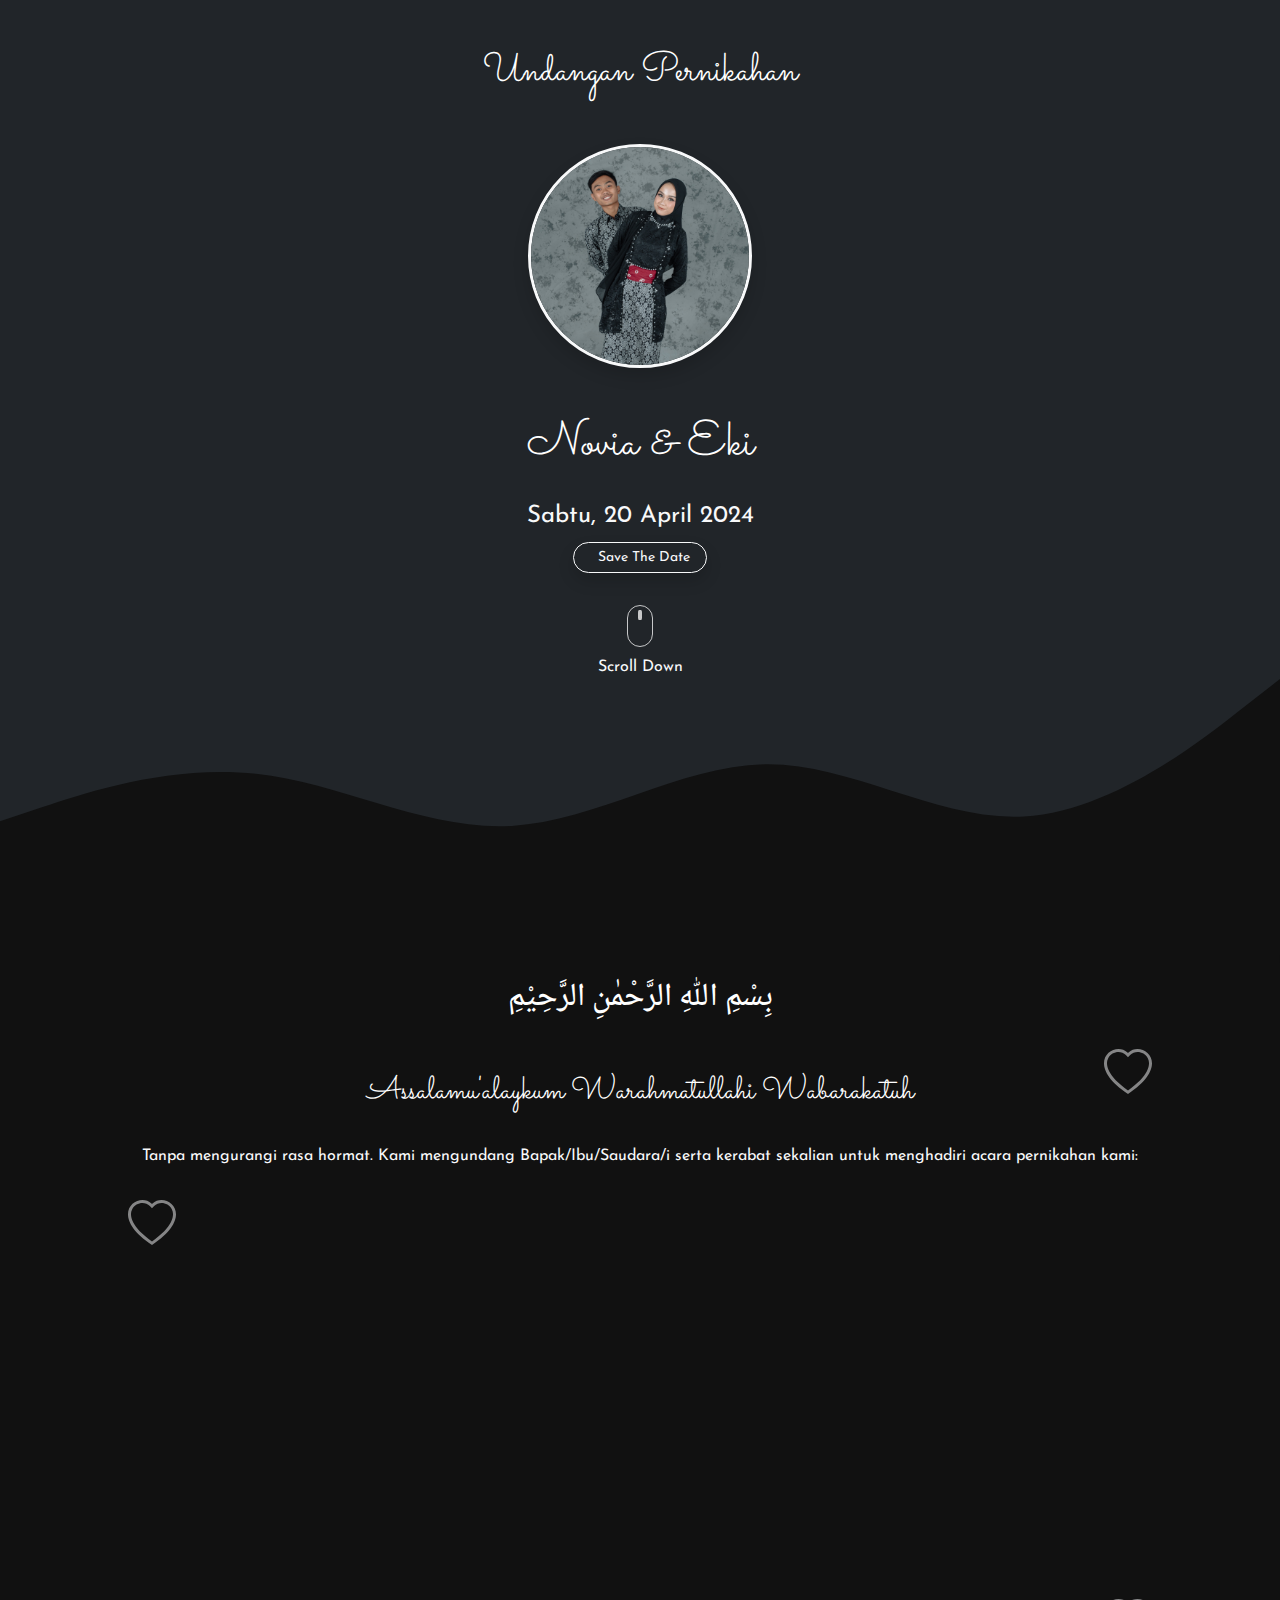
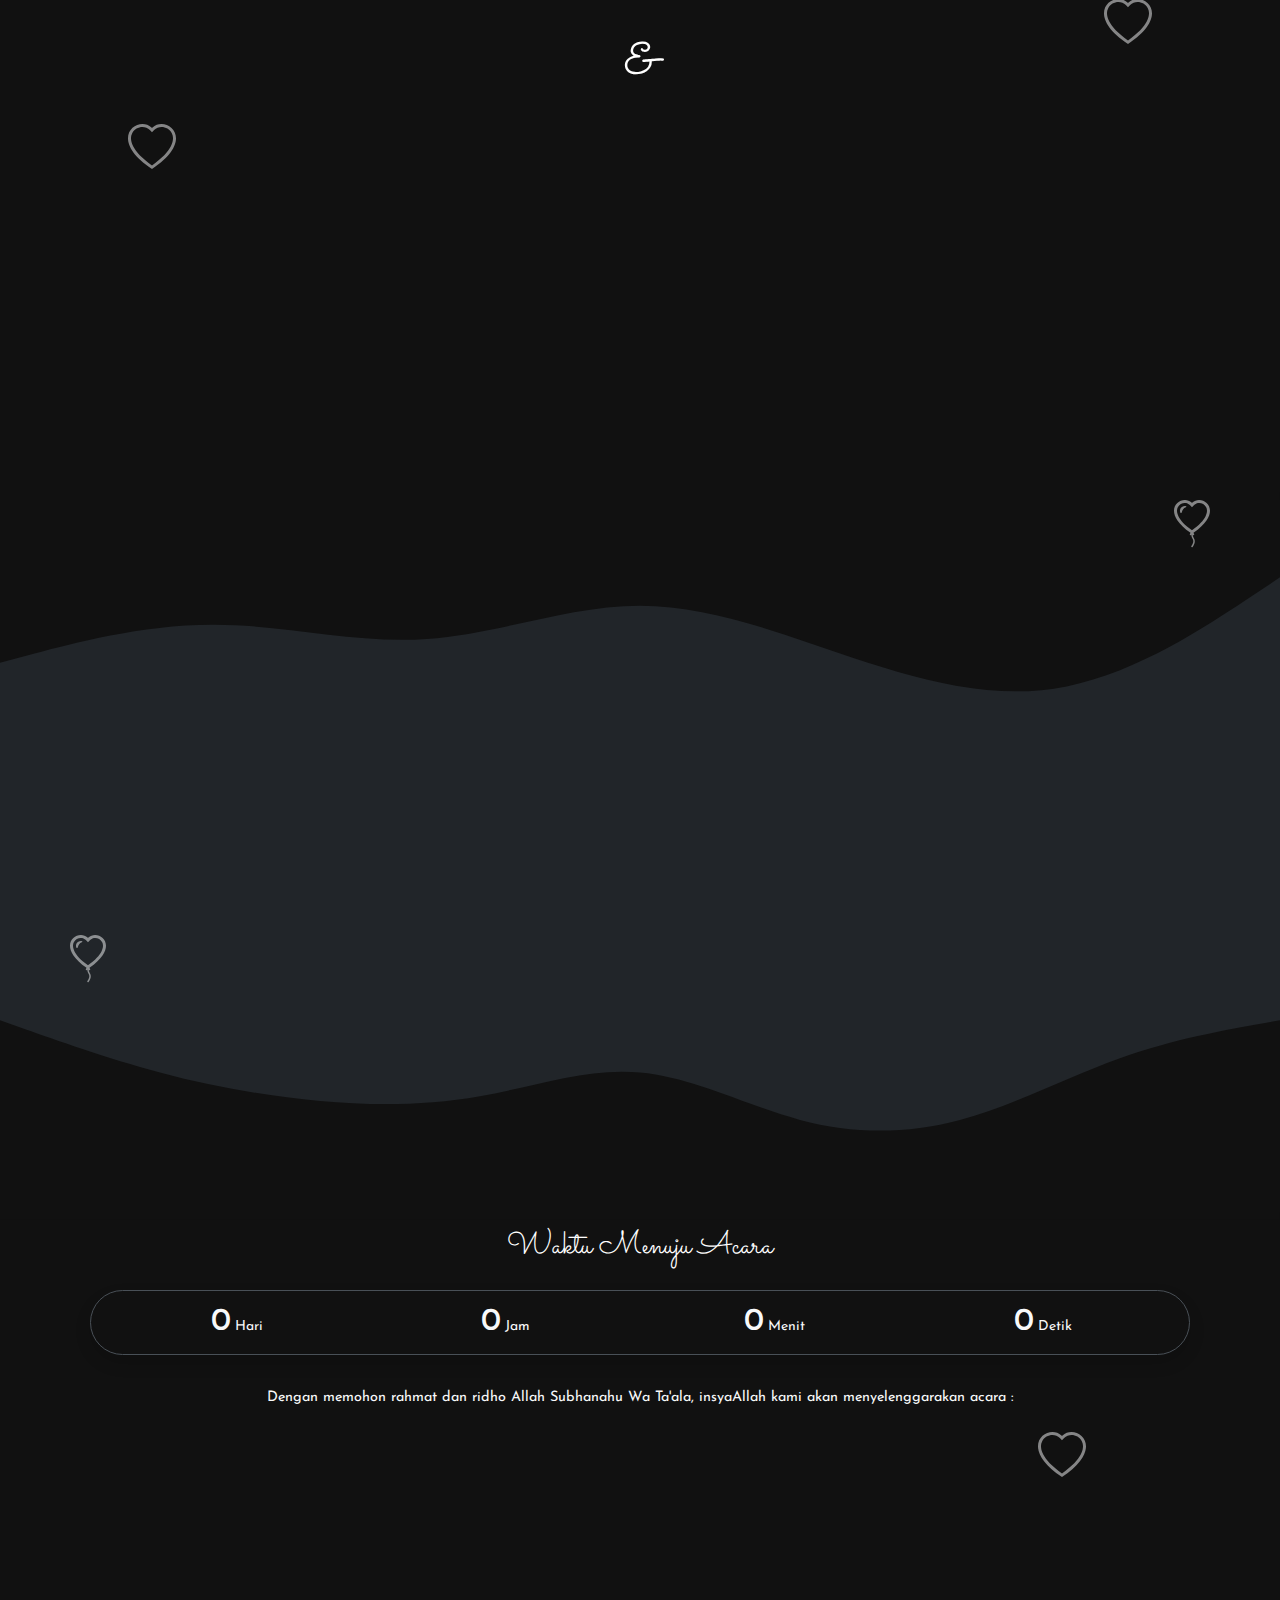
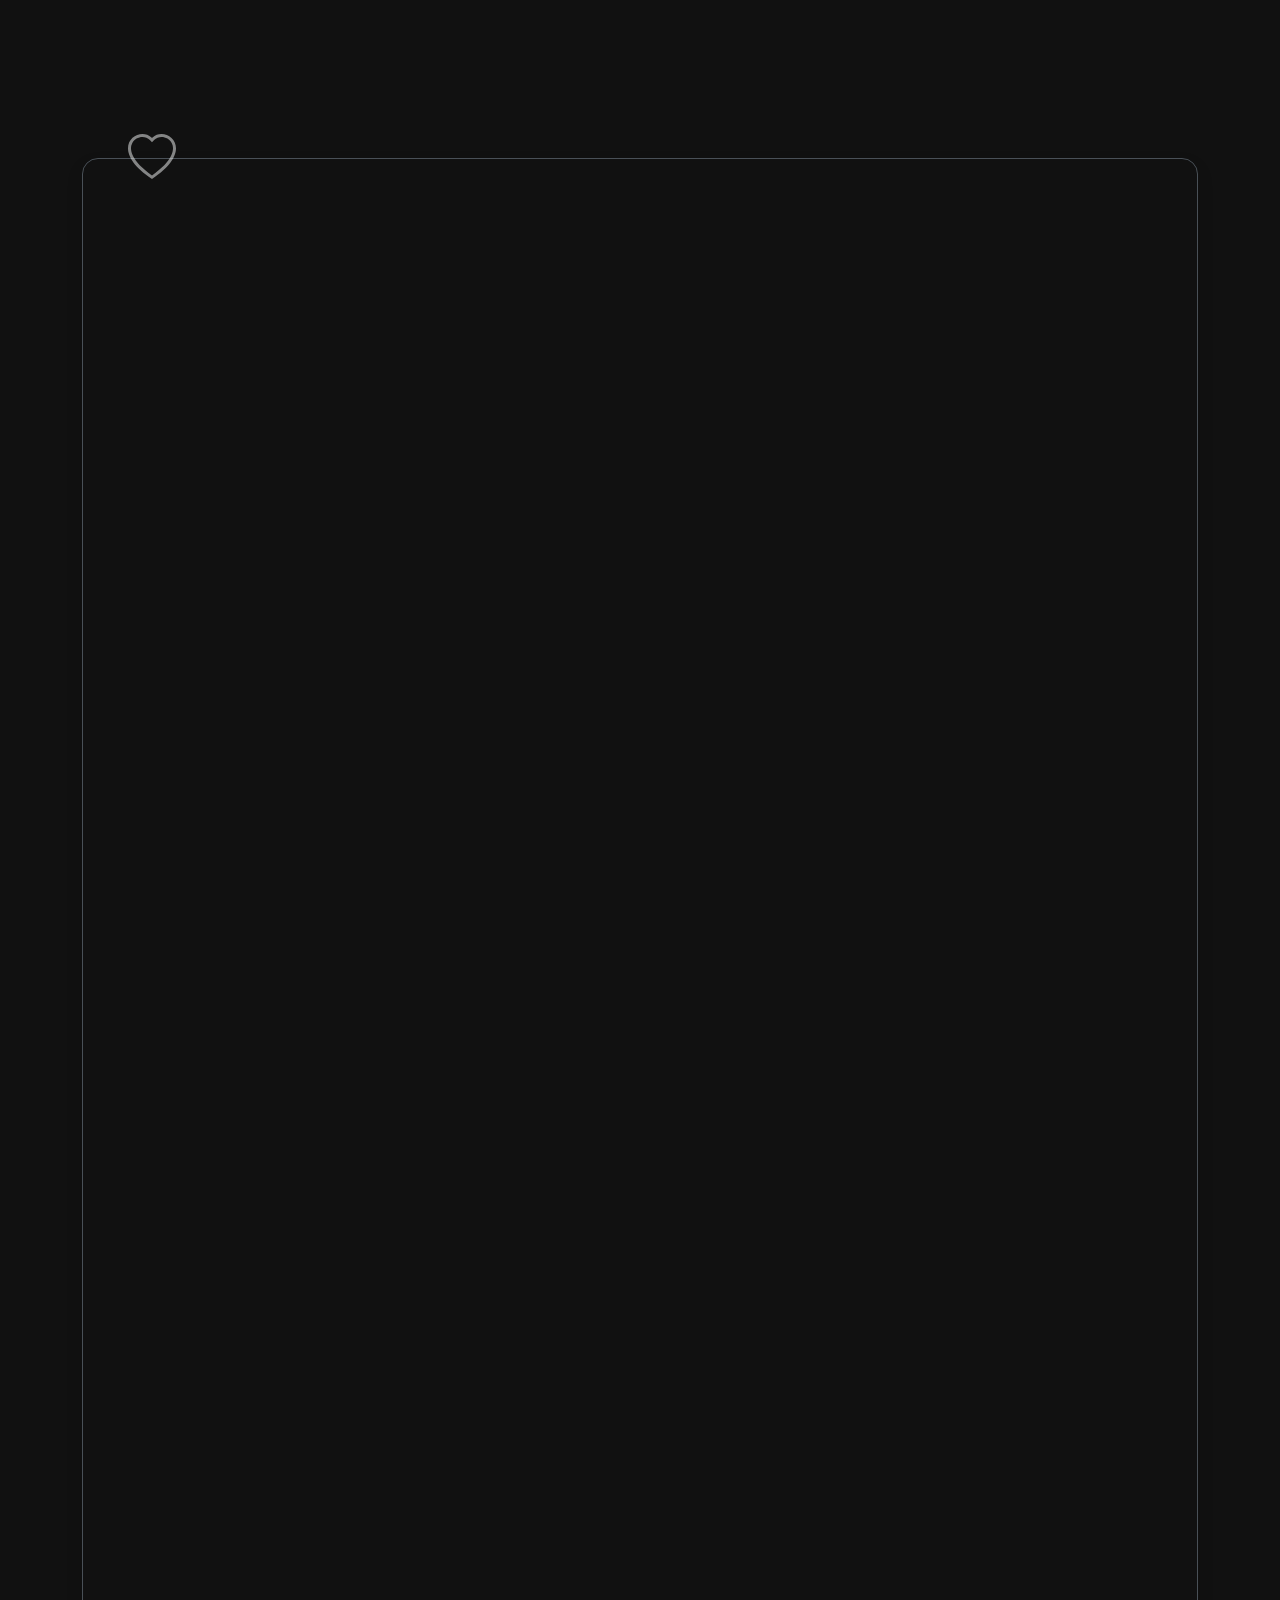
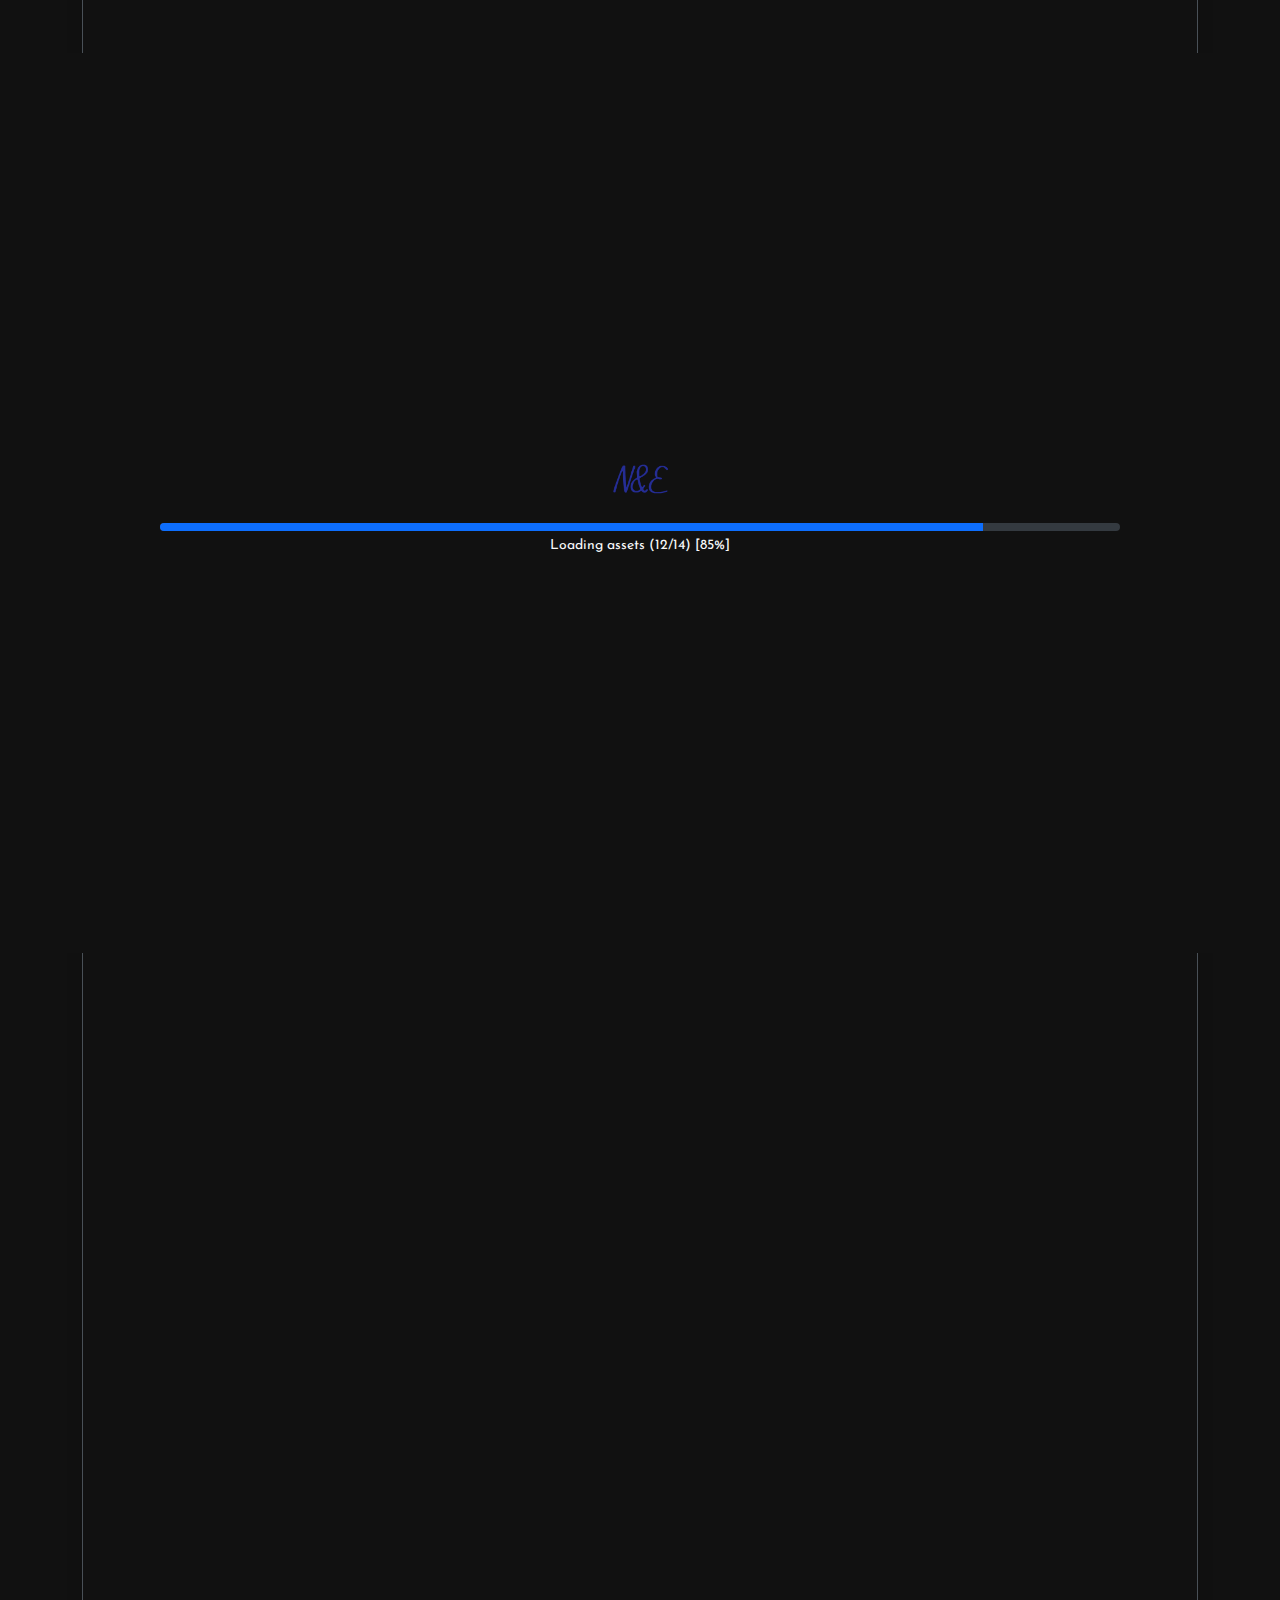
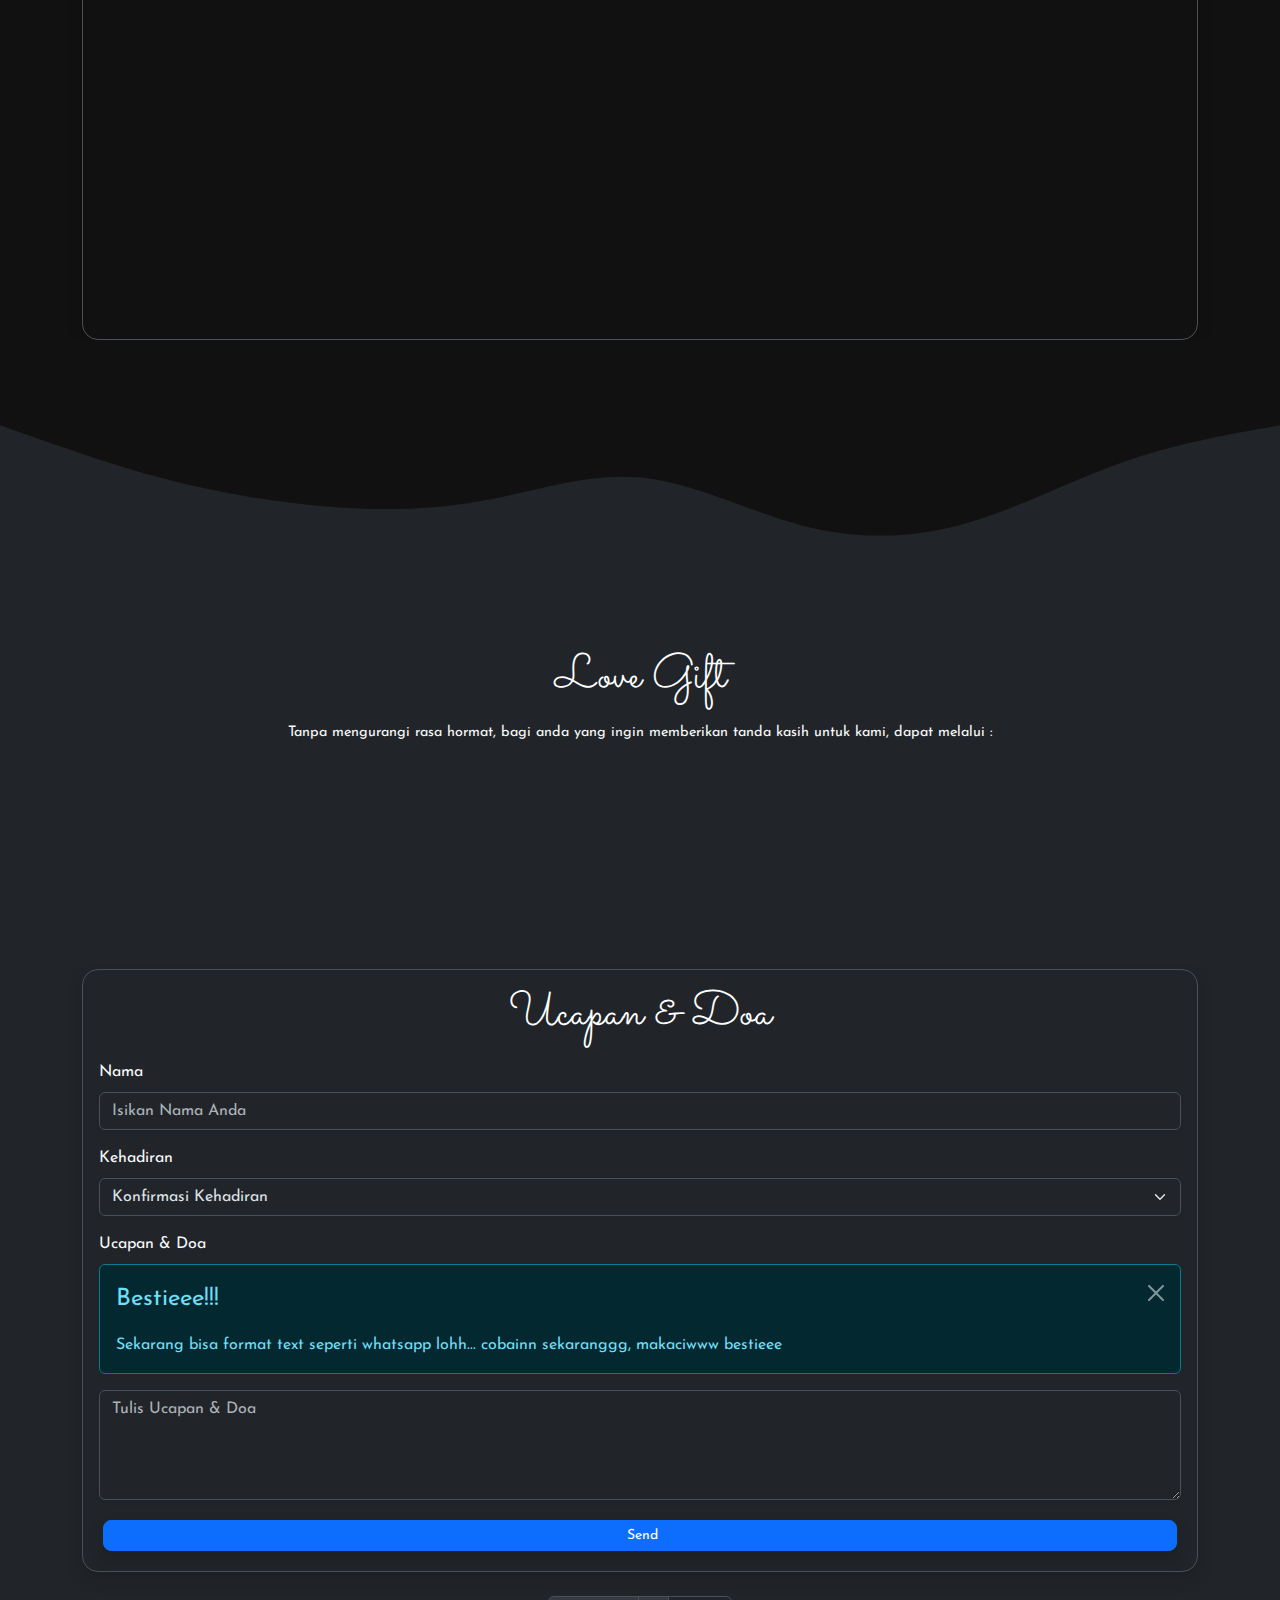
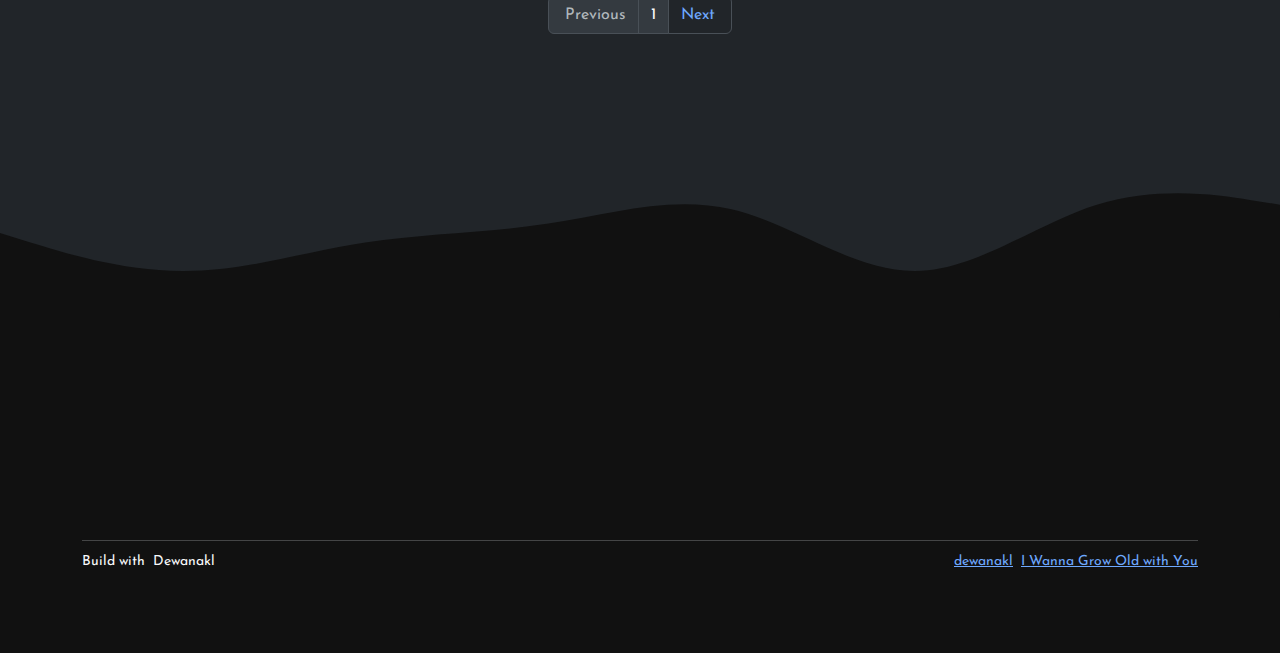
==== commit ad585601: "Update index.html" ====
--- a/index.html
+++ b/index.html
@@ -18,13 +18,13 @@
     <meta property="og:title" content="Website Undangan Pernikahan Novia dan Eki Secara Online">
     <meta property="og:description" content="Website Undangan Pernikahan Novia dan Eki Secara Online">
     <meta property="og:keywords" content="undangan, wedding, undangan digital, undangan online, wedding invitation, template undangan, template undangan pernikahan, undangan pernikahan, template undangan online, wedding invitation github, template website, template website undangan pernikahan">
-    <meta property="og:image" content="https://ulems.my.id/assets/images/bg.jpeg">
-    <meta property="og:image:secure_url" content="https://ulems.my.id/assets/images/bg.jpeg">
+    <meta property="og:image" content="/assets/images/bg.jpeg">
+    <meta property="og:image:secure_url" content="/assets/images/bg.jpeg">
     <meta property="og:image:type" content="image/jpeg">
     <meta property="og:image:alt" content="Website Undangan Pernikahan Novia dan Eki Secara Online">
     <meta property="og:type" content="website">
     <meta property="og:locale" content="id_ID">
-    <meta property="og:url" content="https://ulems.my.id">
+    <meta property="og:url" content="https://shafafery.github.io/">
     <meta property="og:site_name" content="Website Undangan Pernikahan Novia dan Eki Secara Online">
 
     <!-- Appearance -->
@@ -32,7 +32,7 @@
     <meta name="apple-mobile-web-app-title" content="Website Undangan Pernikahan Novia dan Eki Secara Online">
     <meta name="theme-color" content="#111111">
     <meta name="color-scheme" content="dark">
-    <link rel="canonical" href="http://undangan-eki.peakbridgecashflow.com">
+    <link rel="canonical" href="https://shafafery.github.io/">
     <link rel="shortcut icon" type="image/x-icon" href="favicon.ico">
     <link rel="apple-touch-icon" sizes="192x192" type="image/png" href="/assets/images/icon-192x192.png">
     <link rel="icon" type="image/x-icon" href="/favicon.ico">
@@ -615,4 +615,4 @@
     <script src="https://cdn.jsdelivr.net/npm/canvas-confetti@1.9.2/dist/confetti.browser.js" integrity="sha256-mvTaORw+RTgKnX6ZHT4P5Sc9DNP2TBpSGII7F3sT8iE=" crossorigin="anonymous"></script>
 </body>
 
-</html>+</html>
